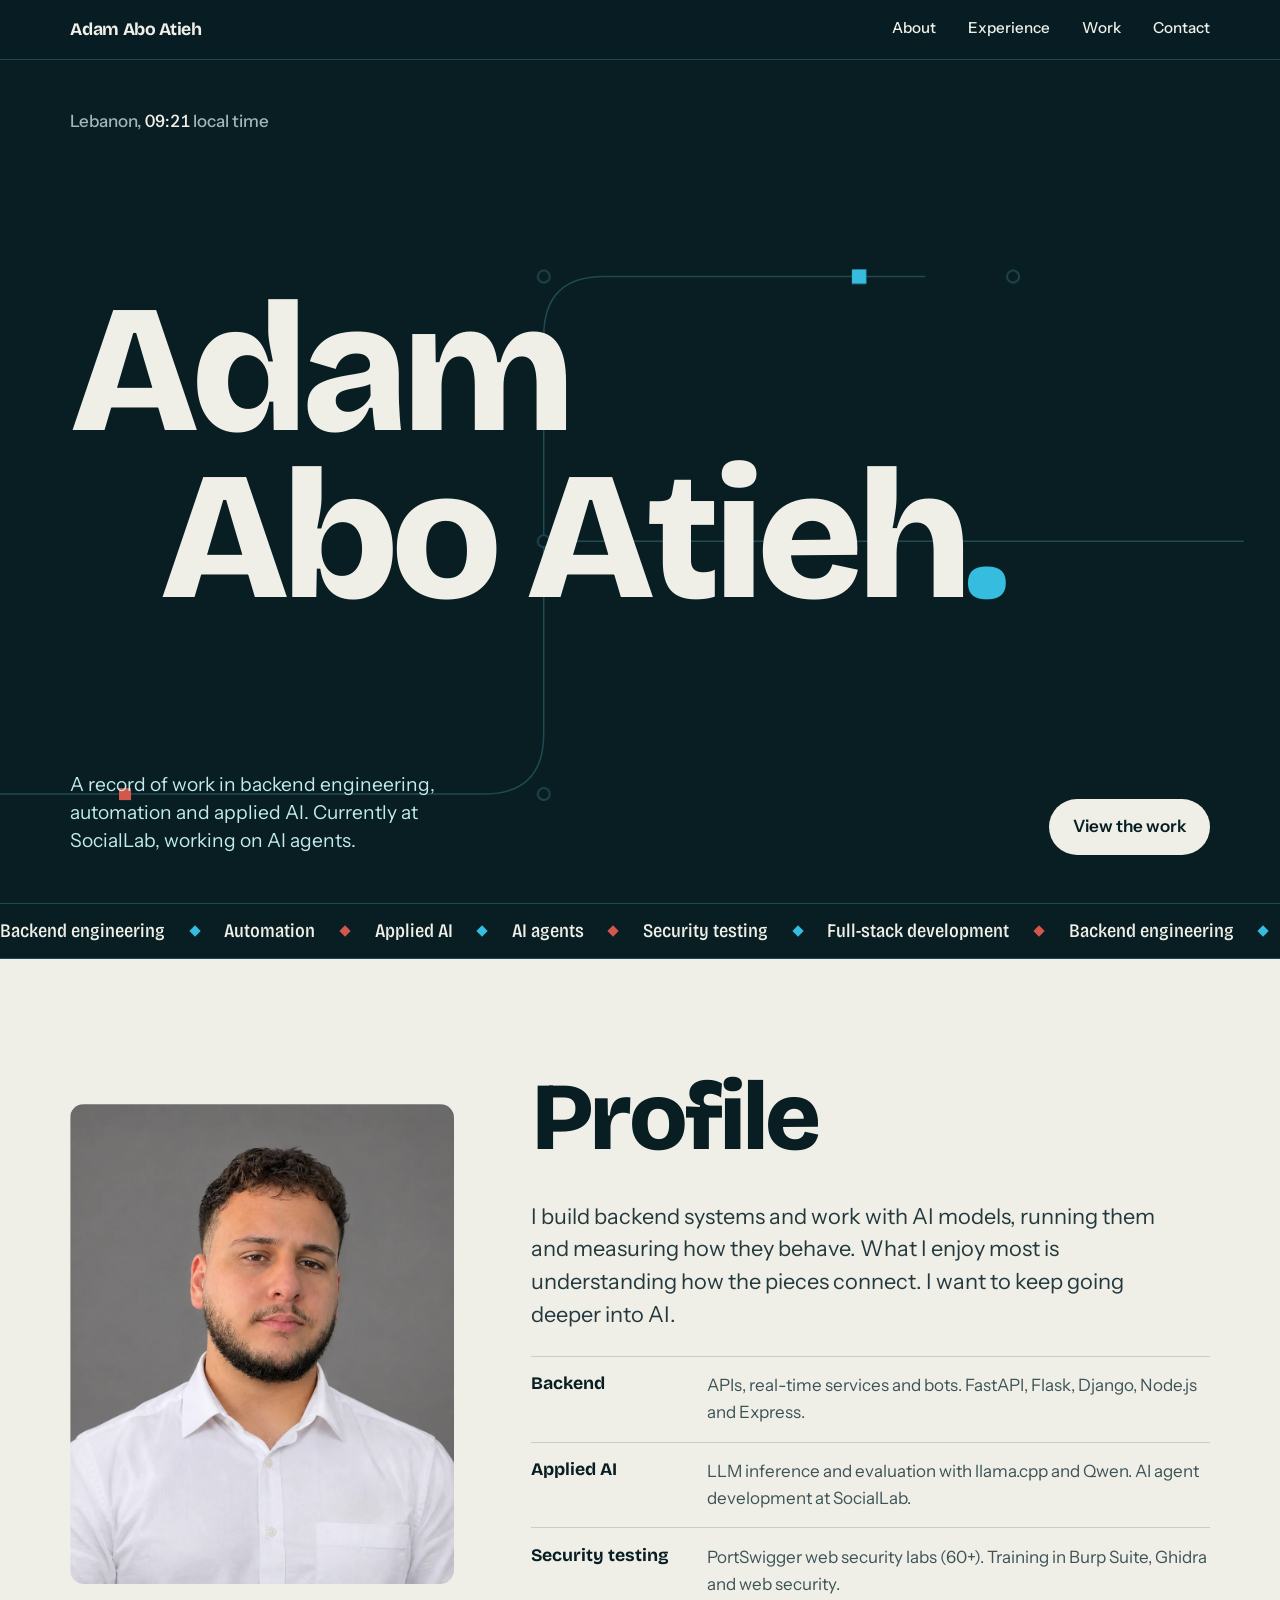
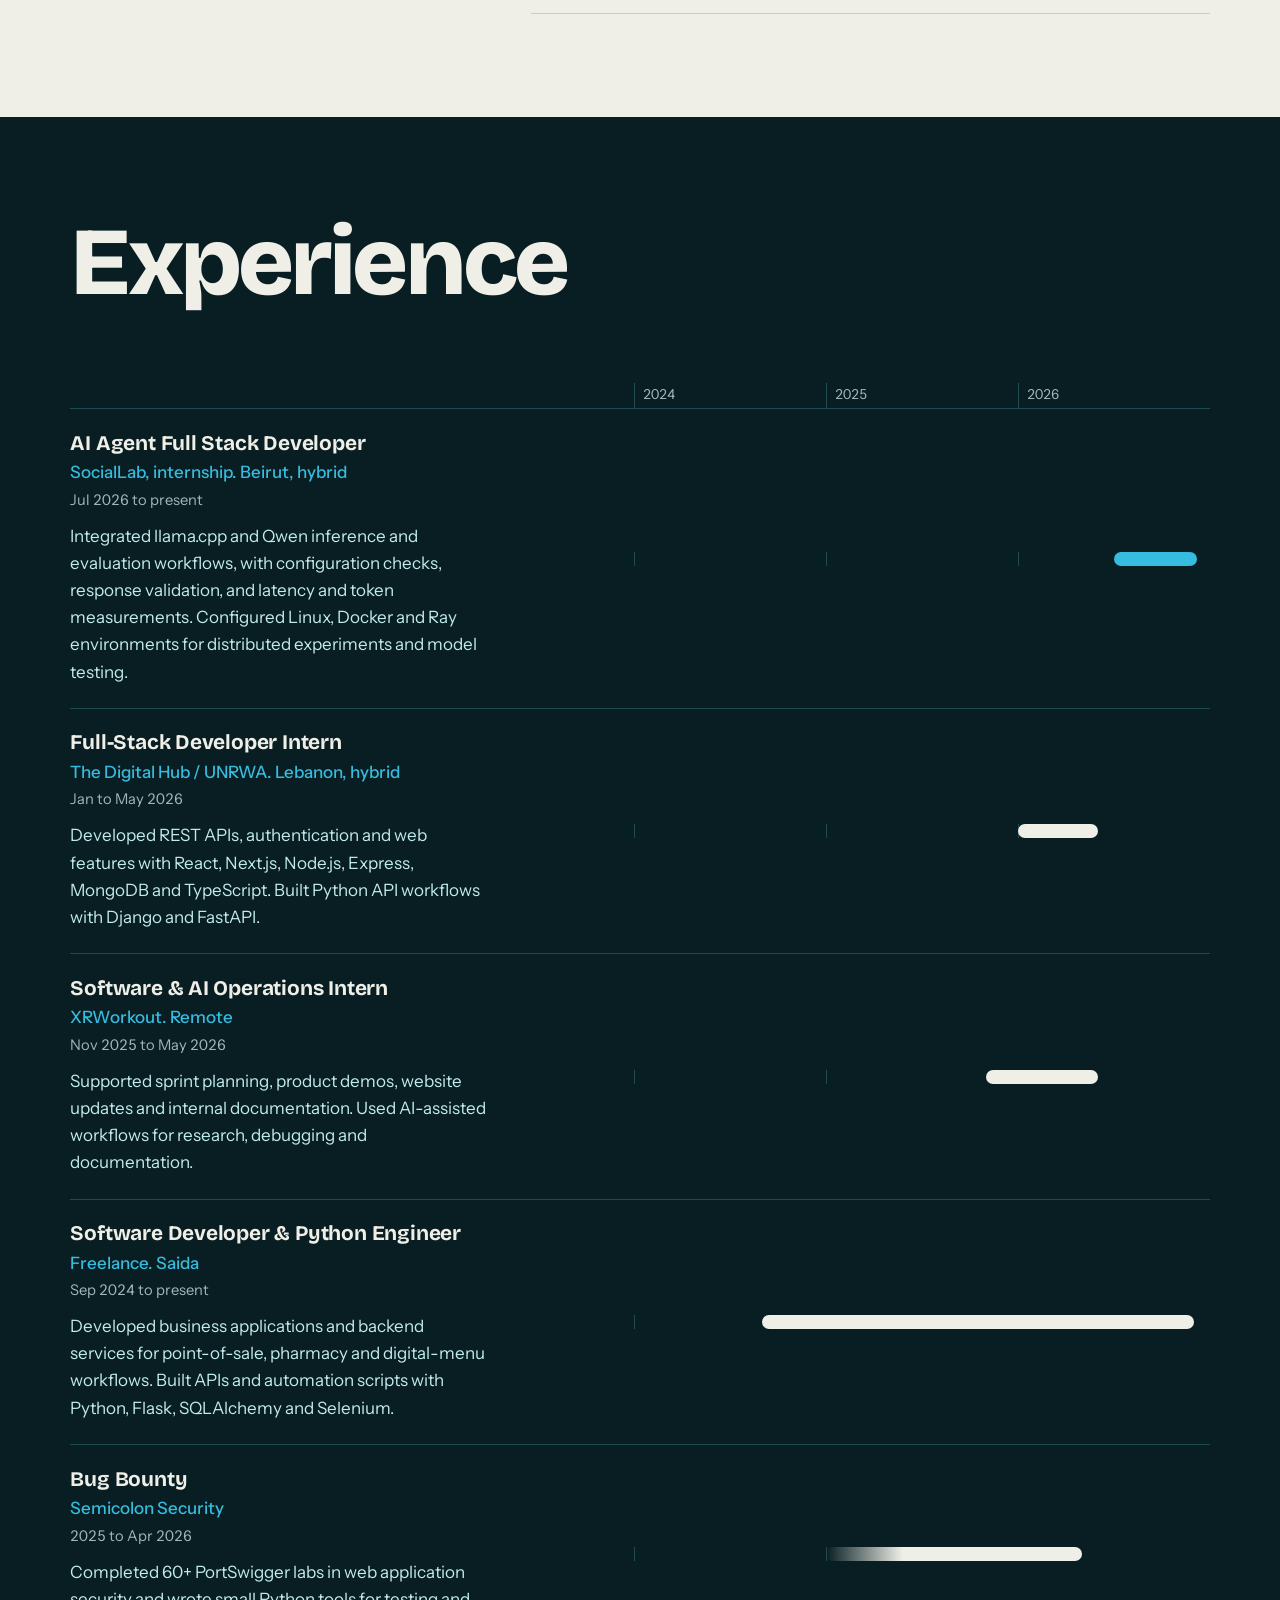
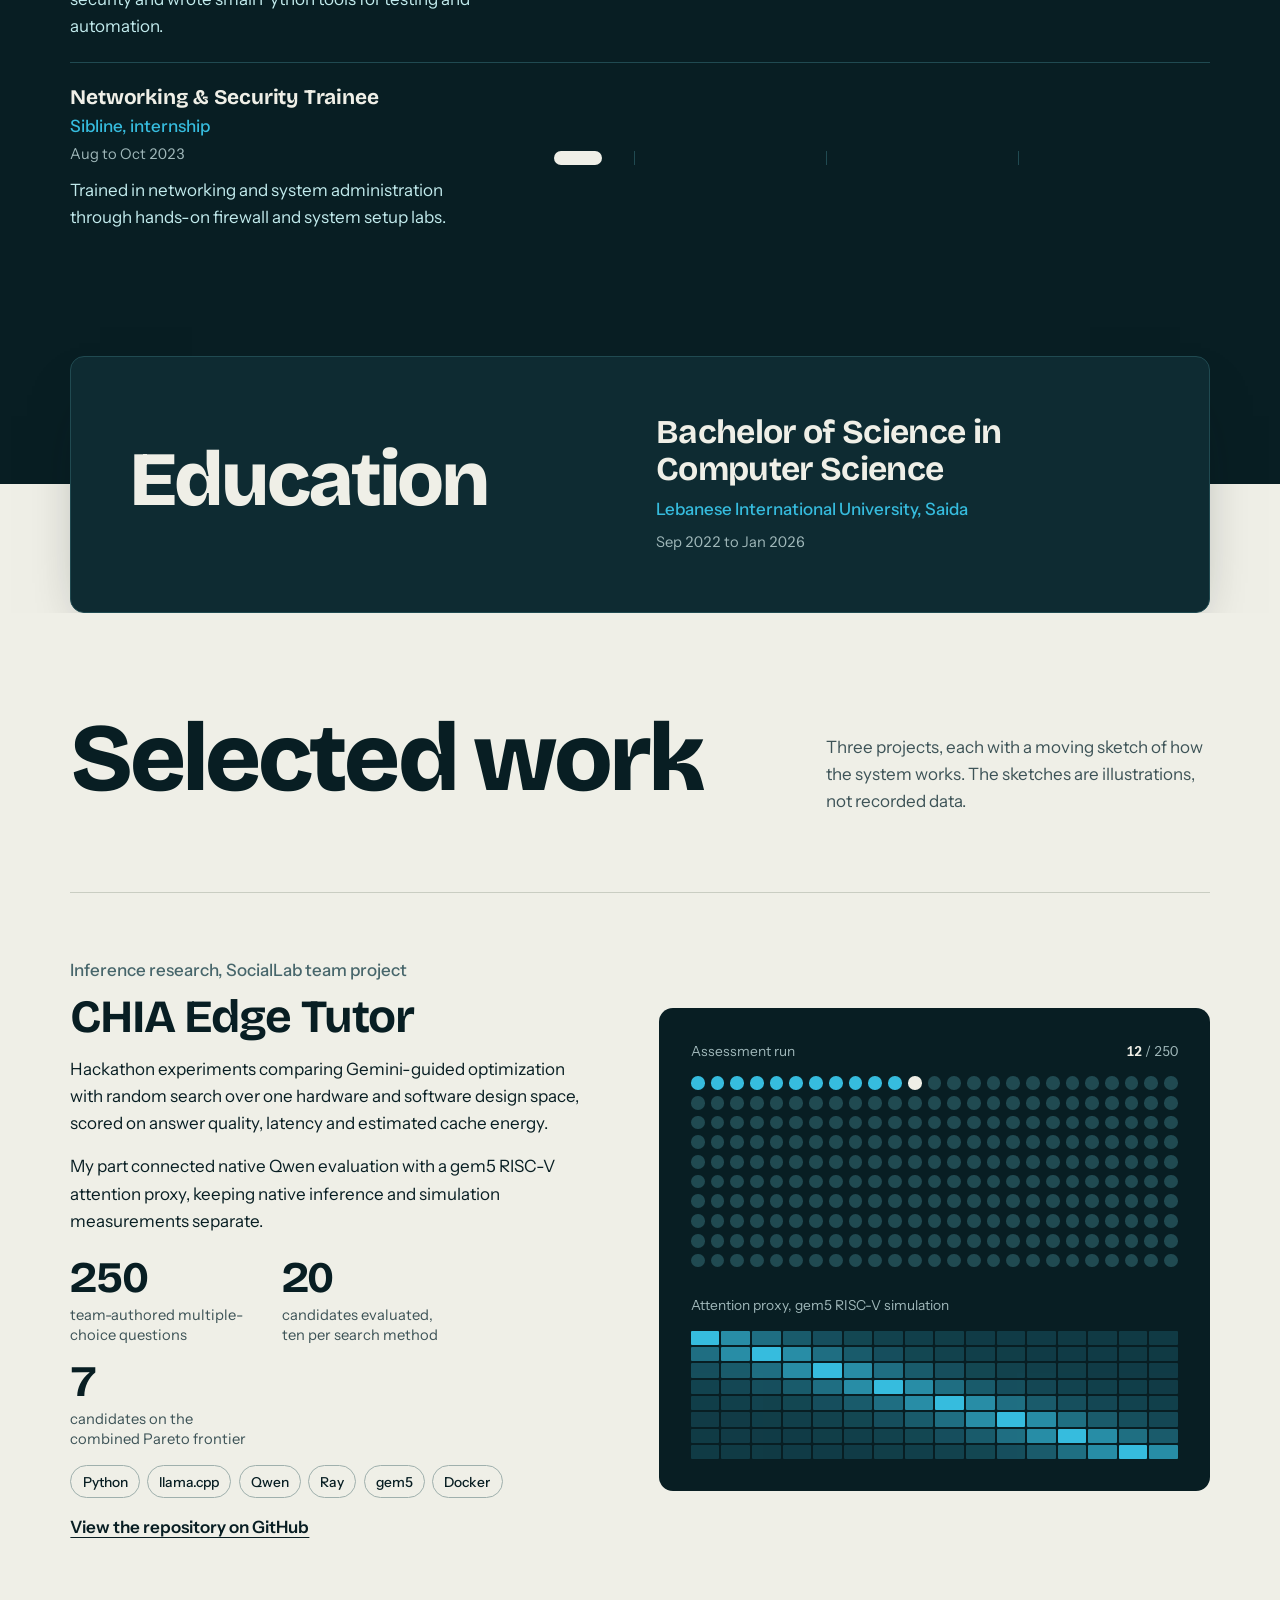
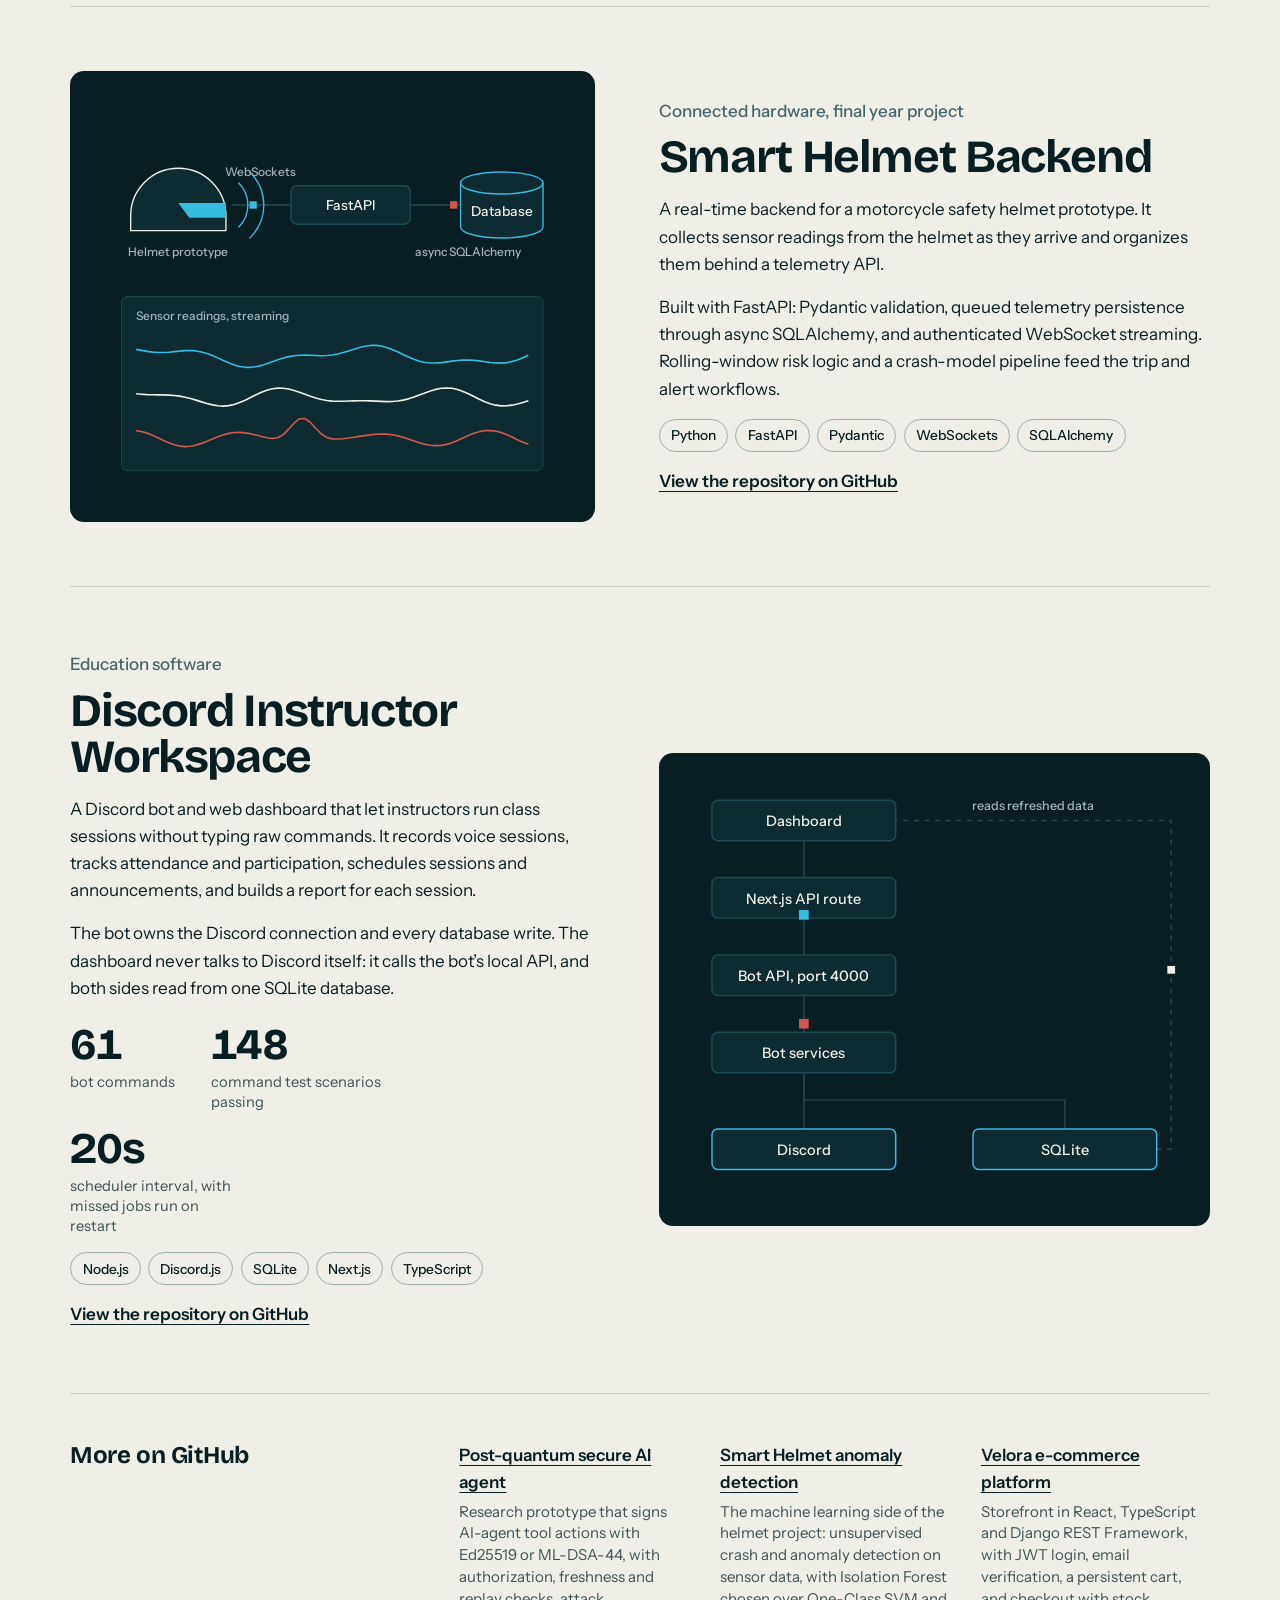
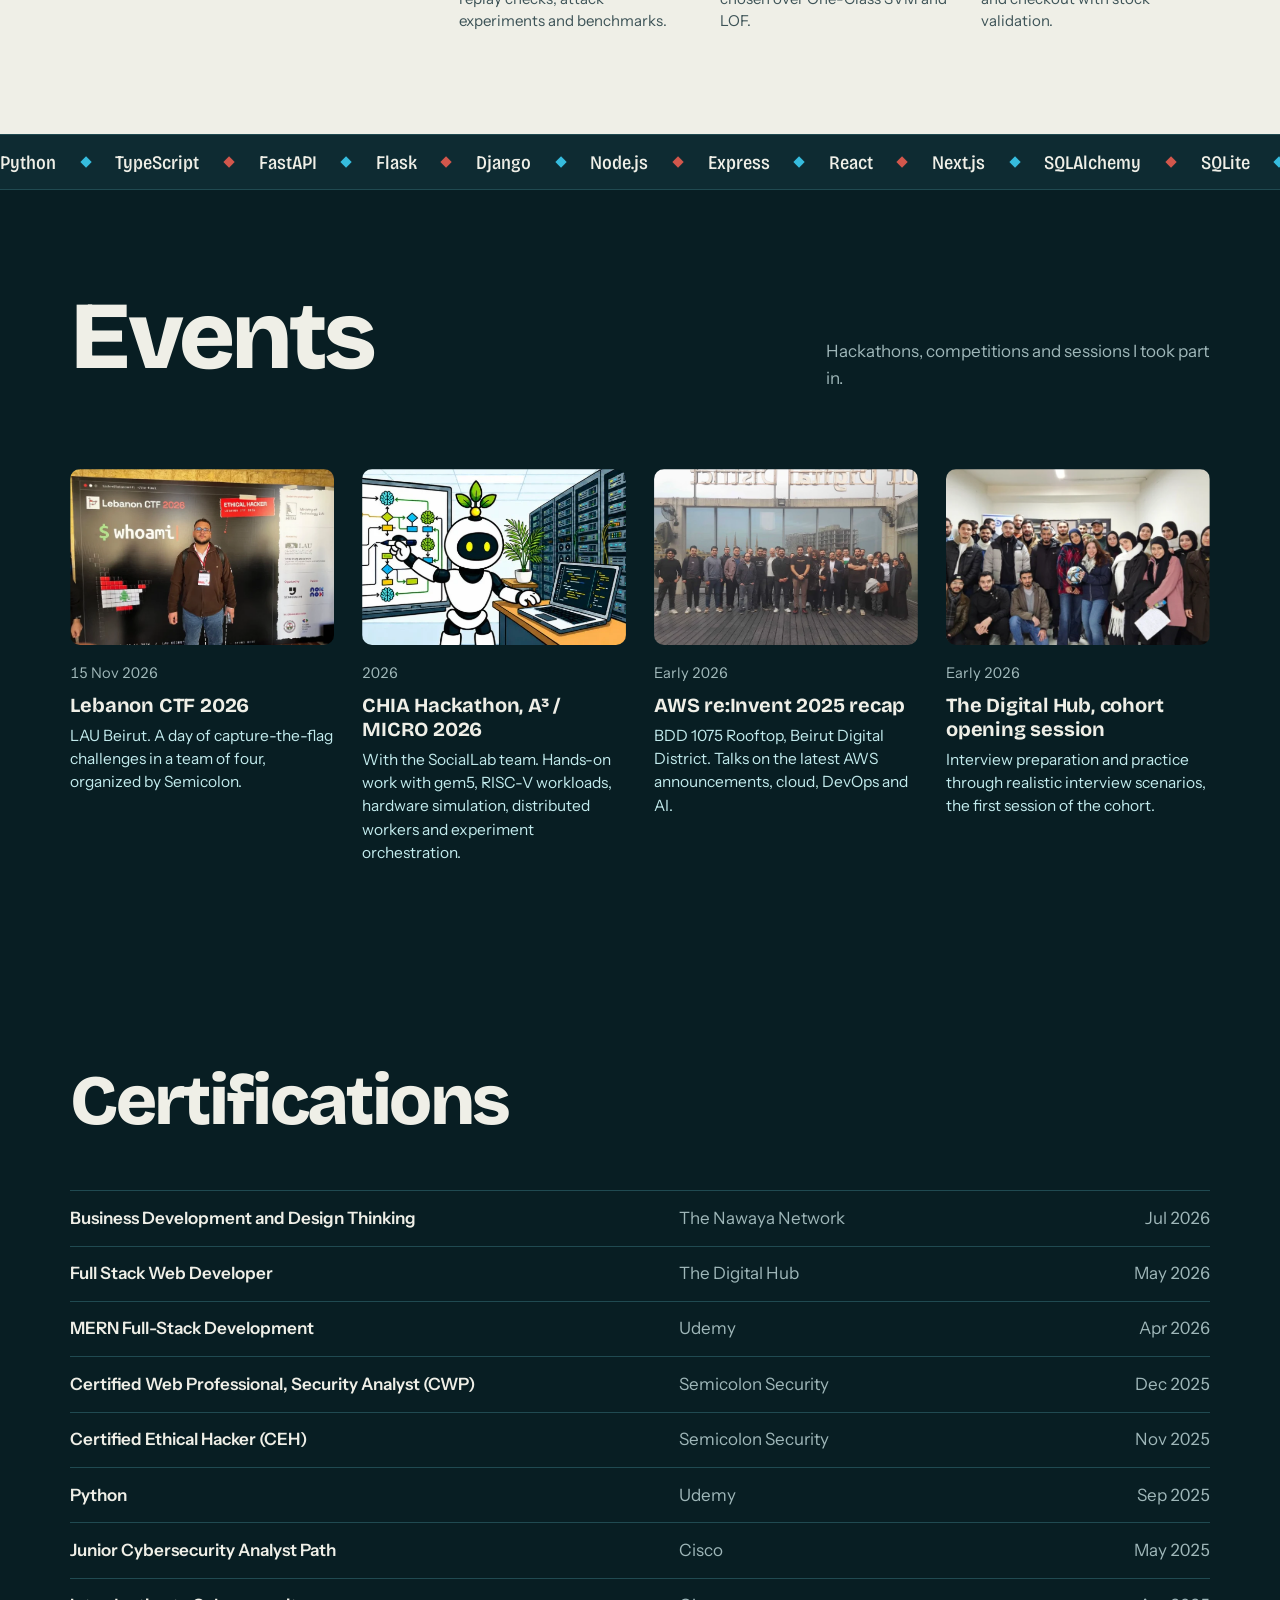
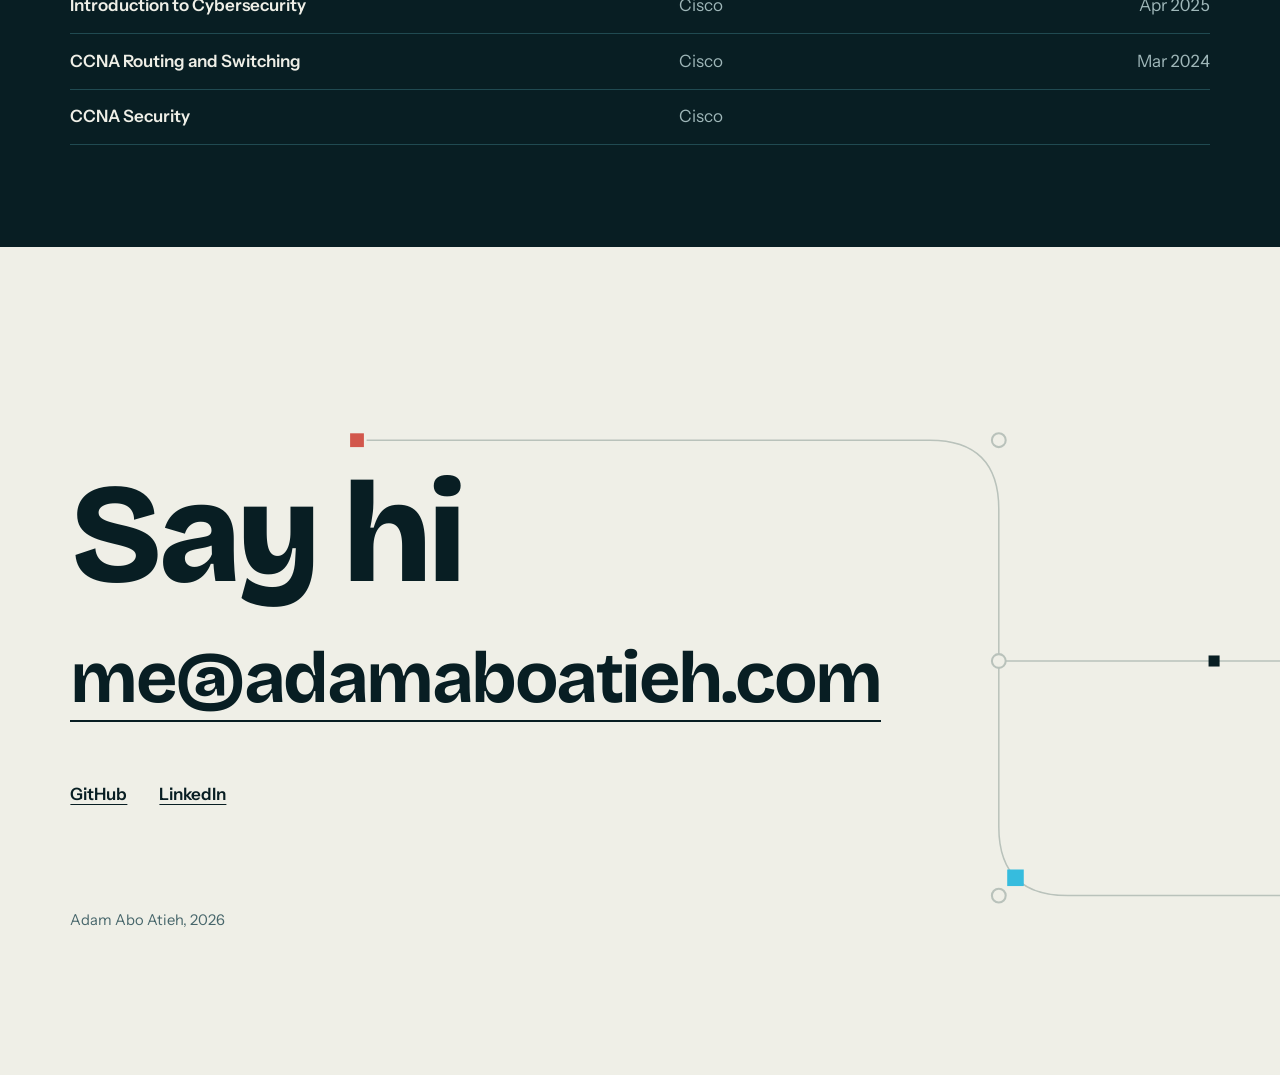
==== index.html @ ed6e181b "Add portfolio site and profile README" ====
<!doctype html>
<html lang="en">
<head>
<meta charset="utf-8">
<meta name="viewport" content="width=device-width,initial-scale=1">
<title>Adam Abo Atieh, software engineer</title>
<meta name="description" content="Portfolio of Adam Abo Atieh, software engineer: backend engineering, automation and applied AI.">
<link rel="stylesheet" href="styles.css">
<script>document.documentElement.classList.add('js')</script>
</head>
<body>
<div class="progress" aria-hidden="true"></div>

<header class="site">
  <a class="mark" href="#top">Adam Abo Atieh</a>
  <nav aria-label="Sections">
    <a href="#about">About</a>
    <a href="#experience">Experience</a>
    <a href="#work">Work</a>
    <a href="#contact">Contact</a>
  </nav>
</header>

<main id="top">

<section class="hero">
  <svg class="hero-track" viewBox="0 0 1200 700" preserveAspectRatio="xMidYMid slice" aria-hidden="true">
    <path id="route" class="route" pathLength="1" d="M-20 610 H470 Q520 610 520 560 V230 Q520 180 570 180 H860 Q910 180 910 130 V-20"/>
    <path class="route route-b" pathLength="1" d="M520 400 H1220"/>
    <g class="stops"><circle cx="520" cy="610" r="5"/><circle cx="520" cy="400" r="5"/><circle cx="520" cy="180" r="5"/><circle cx="910" cy="180" r="5"/></g>
    <g class="packets">
      <rect class="pk pk-a" x="-6" y="-6" width="12" height="12"><animateMotion dur="9s" repeatCount="indefinite" rotate="auto" begin="-1.4s"><mpath href="#route"/></animateMotion></rect>
      <rect class="pk pk-b" x="-5" y="-5" width="10" height="10"><animateMotion dur="9s" repeatCount="indefinite" rotate="auto" begin="-4.4s"><mpath href="#route"/></animateMotion></rect>
      <rect class="pk pk-a" x="-4" y="-4" width="8" height="8"><animateMotion dur="6s" repeatCount="indefinite" begin="-2.6s" path="M520 400 H1220"/></rect>
    </g>
  </svg>

  <p class="hero-where">Lebanon<span class="clock" hidden>, <time></time> local time</span></p>
  <h1 class="name" aria-label="Adam Abo Atieh">
    <span class="line" aria-hidden="true">Adam</span>
    <span class="line" aria-hidden="true">Abo Atieh.</span>
  </h1>
  <div class="hero-foot">
    <p>A record of work in backend engineering, automation and applied AI. Currently at SocialLab, working on AI agents.</p>
    <a class="btn" href="#work">View the work</a>
  </div>
</section>

<div class="ticker rev" aria-label="Areas of work: backend engineering, automation, applied AI, AI agents, security testing, full-stack development">
  <div class="ticker-run" aria-hidden="true">
    <span>Backend engineering</span><span>Automation</span><span>Applied AI</span><span>AI agents</span><span>Security testing</span><span>Full-stack development</span>
  </div>
</div>

<section id="about" class="about">
  <div class="portrait"><img src="assets/portrait.webp" alt="Adam Abo Atieh" width="960" height="1200"></div>
  <div class="about-text">
    <h2 class="reveal-line"><span>Profile</span></h2>
    <p class="lede">I build backend systems and work with AI models, running them and measuring how they behave. What I enjoy most is understanding how the pieces connect. I want to keep going deeper into AI.</p>
    <dl class="focus">
      <div><dt>Backend</dt><dd>APIs, real-time services and bots. FastAPI, Flask, Django, Node.js and Express.</dd></div>
      <div><dt>Applied AI</dt><dd>LLM inference and evaluation with llama.cpp and Qwen. AI agent development at SocialLab.</dd></div>
      <div><dt>Security testing</dt><dd>PortSwigger web security labs (60+). Training in Burp Suite, Ghidra and web security.</dd></div>
    </dl>
  </div>
</section>

<section id="experience" class="experience">
  <h2 class="reveal-line"><span>Experience</span></h2>
  <div class="gantt" style="--total:42">
    <div class="axis" aria-hidden="true"><span style="--at:6">2024</span><span style="--at:18">2025</span><span style="--at:30">2026</span></div>
    <ol>
      <li>
        <div class="role"><h3>AI Agent Full Stack Developer</h3><p class="org">SocialLab, internship. Beirut, hybrid</p><p class="when">Jul 2026 to present</p><p>Integrated llama.cpp and Qwen inference and evaluation workflows, with configuration checks, response validation, and latency and token measurements. Configured Linux, Docker and Ray environments for distributed experiments and model testing.</p></div>
        <div class="lane" aria-hidden="true"><i class="bar live" style="--s:36;--e:41"></i></div>
      </li>
      <li>
        <div class="role"><h3>Full-Stack Developer Intern</h3><p class="org">The Digital Hub / UNRWA. Lebanon, hybrid</p><p class="when">Jan to May 2026</p><p>Developed REST APIs, authentication and web features with React, Next.js, Node.js, Express, MongoDB and TypeScript. Built Python API workflows with Django and FastAPI.</p></div>
        <div class="lane" aria-hidden="true"><i class="bar" style="--s:30;--e:35"></i></div>
      </li>
      <li>
        <div class="role"><h3>Software &amp; AI Operations Intern</h3><p class="org">XRWorkout. Remote</p><p class="when">Nov 2025 to May 2026</p><p>Supported sprint planning, product demos, website updates and internal documentation. Used AI-assisted workflows for research, debugging and documentation.</p></div>
        <div class="lane" aria-hidden="true"><i class="bar" style="--s:28;--e:35"></i></div>
      </li>
      <li>
        <div class="role"><h3>Software Developer &amp; Python Engineer</h3><p class="org">Freelance. Saida</p><p class="when">Sep 2024 to present</p><p>Developed business applications and backend services for point-of-sale, pharmacy and digital-menu workflows. Built APIs and automation scripts with Python, Flask, SQLAlchemy and Selenium.</p></div>
        <div class="lane" aria-hidden="true"><i class="bar" style="--s:14;--e:41"></i></div>
      </li>
      <li>
        <div class="role"><h3>Bug Bounty</h3><p class="org">Semicolon Security</p><p class="when">2025 to Apr 2026</p><p>Completed 60+ PortSwigger labs in web application security and wrote small Python tools for testing and automation.</p></div>
        <div class="lane" aria-hidden="true"><i class="bar soft" style="--s:18;--e:34"></i></div>
      </li>
      <li>
        <div class="role"><h3>Networking &amp; Security Trainee</h3><p class="org">Sibline, internship</p><p class="when">Aug to Oct 2023</p><p>Trained in networking and system administration through hands-on firewall and system setup labs.</p></div>
        <div class="lane" aria-hidden="true"><i class="bar" style="--s:1;--e:4"></i></div>
      </li>
    </ol>
  </div>
</section>

<section id="education" class="edu">
  <div class="edu-card">
    <h2 class="reveal-line"><span>Education</span></h2>
    <div class="edu-item">
      <h3>Bachelor of Science in Computer Science</h3>
      <p class="org">Lebanese International University, Saida</p>
      <p class="when">Sep 2022 to Jan 2026</p>
    </div>
  </div>
</section>

<section id="work" class="work">
  <div class="sec-head">
    <h2 class="reveal-line"><span>Selected work</span></h2>
    <p>Three projects, each with a moving sketch of how the system works. The sketches are illustrations, not recorded data.</p>
  </div>

  <article class="case">
    <div class="case-text">
      <p class="kind">Inference research, SocialLab team project</p>
      <h3>CHIA Edge Tutor</h3>
      <p>Hackathon experiments comparing Gemini-guided optimization with random search over one hardware and software design space, scored on answer quality, latency and estimated cache energy.</p>
      <p>My part connected native Qwen evaluation with a gem5 RISC-V attention proxy, keeping native inference and simulation measurements separate.</p>
      <dl class="facts">
        <div><dt><span data-count="250">250</span></dt><dd>team-authored multiple-choice questions</dd></div>
        <div><dt><span data-count="20">20</span></dt><dd>candidates evaluated, ten per search method</dd></div>
        <div><dt><span data-count="7">7</span></dt><dd>candidates on the combined Pareto frontier</dd></div>
      </dl>
      <ul class="stack"><li>Python</li><li>llama.cpp</li><li>Qwen</li><li>Ray</li><li>gem5</li><li>Docker</li></ul>
      <a class="link" href="https://github.com/SocialLab-AI/CHIA-Project">View the repository on GitHub</a>
    </div>
    <figure class="viz viz-chia" data-viz="chia" role="img" aria-label="A grid of 250 dots fills in one by one, standing for the 250 assessment questions, beside a shimmering grid standing for an attention workload.">
      <div class="chia-top"><span>Assessment run</span><span class="chia-count"><b>250</b> / 250</span></div>
      <div class="dots"></div>
      <div class="chia-top"><span>Attention proxy, gem5 RISC-V simulation</span></div>
      <div class="attn"></div>
    </figure>
  </article>

  <article class="case flip">
    <div class="case-text">
      <p class="kind">Connected hardware, final year project</p>
      <h3>Smart Helmet Backend</h3>
      <p>A real-time backend for a motorcycle safety helmet prototype. It collects sensor readings from the helmet as they arrive and organizes them behind a telemetry API.</p>
      <p>Built with FastAPI: Pydantic validation, queued telemetry persistence through async SQLAlchemy, and authenticated WebSocket streaming. Rolling-window risk logic and a crash-model pipeline feed the trip and alert workflows.</p>
      <ul class="stack"><li>Python</li><li>FastAPI</li><li>Pydantic</li><li>WebSockets</li><li>SQLAlchemy</li></ul>
      <a class="link" href="https://github.com/adamaboatieh/smart_helmet_backend">View the repository on GitHub</a>
    </div>
    <figure class="viz" data-viz="wave">
      <svg viewBox="0 0 520 440" role="img" aria-label="A helmet sends sensor readings over WebSockets to a FastAPI service, which stores them through async SQLAlchemy.">
        <path id="h-a" class="wire" d="M150 120 H215"/>
        <path id="h-b" class="wire" d="M345 120 H400"/>
        <g class="helmet">
          <path d="M40 132 a52 52 0 0 1 104 0 v16 h-104 z"/>
          <path class="visor" d="M92 118 h52 v16 h-40 z"/>
          <path class="ping" d="M158 96 a34 34 0 0 1 0 48"/>
          <path class="ping p2" d="M170 84 a50 50 0 0 1 0 72"/>
        </g>
        <text class="note" x="92" y="176">Helmet prototype</text>
        <g class="node"><rect x="215" y="99" width="130" height="42" rx="6"/><text x="280" y="126">FastAPI</text></g>
        <g class="node hot"><path d="M400 96 a45 12 0 0 1 90 0 v48 a45 12 0 0 1 -90 0 z"/><path class="lid" d="M400 96 a45 12 0 0 0 90 0"/><text x="445" y="132">Database</text></g>
        <text class="note" x="182" y="88">WebSockets</text>
        <text class="note" x="408" y="176">async SQLAlchemy</text>
        <rect class="pk pk-a" x="-4" y="-4" width="8" height="8"><animateMotion dur="1.6s" repeatCount="indefinite"><mpath href="#h-a"/></animateMotion></rect>
        <rect class="pk pk-b" x="-4" y="-4" width="8" height="8"><animateMotion dur="1.6s" repeatCount="indefinite" begin="-.8s"><mpath href="#h-b"/></animateMotion></rect>
        <g class="scope">
          <rect x="30" y="220" width="460" height="190" rx="6"/>
          <text class="note left" x="46" y="246">Sensor readings, streaming</text>
          <polyline class="trace t1" points=""/>
          <polyline class="trace t2" points=""/>
          <polyline class="trace t3" points=""/>
        </g>
      </svg>
    </figure>
  </article>

  <article class="case">
    <div class="case-text">
      <p class="kind">Education software</p>
      <h3>Discord Instructor Workspace</h3>
      <p>A Discord bot and web dashboard that let instructors run class sessions without typing raw commands. It records voice sessions, tracks attendance and participation, schedules sessions and announcements, and builds a report for each session.</p>
      <p>The bot owns the Discord connection and every database write. The dashboard never talks to Discord itself: it calls the bot’s local API, and both sides read from one SQLite database.</p>
      <dl class="facts">
        <div><dt><span data-count="61">61</span></dt><dd>bot commands</dd></div>
        <div><dt><span data-count="148">148</span></dt><dd>command test scenarios passing</dd></div>
        <div><dt><span data-count="20">20</span>s</dt><dd>scheduler interval, with missed jobs run on restart</dd></div>
      </dl>
      <ul class="stack"><li>Node.js</li><li>Discord.js</li><li>SQLite</li><li>Next.js</li><li>TypeScript</li></ul>
      <a class="link" href="https://github.com/adamaboatieh/Discord-Activity-Intelligence-Bot">View the repository on GitHub</a>
    </div>
    <figure class="viz" data-viz>
      <svg viewBox="0 0 520 440" role="img" aria-label="Request flow: dashboard to Next.js API route to bot API to bot services, which write to Discord and SQLite. The dashboard reads refreshed data from SQLite.">
        <path id="f-db" class="wire" d="M125 66 V334 H395 V364"/>
        <path id="f-dc" class="wire" d="M125 306 V364"/>
        <path id="f-back" class="wire dashed" d="M490 385 H505 V45 H220"/>
        <g class="node"><rect x="30" y="24" width="190" height="42" rx="6"/><text x="125" y="51">Dashboard</text></g>
        <g class="node"><rect x="30" y="104" width="190" height="42" rx="6"/><text x="125" y="131">Next.js API route</text></g>
        <g class="node"><rect x="30" y="184" width="190" height="42" rx="6"/><text x="125" y="211">Bot API, port 4000</text></g>
        <g class="node"><rect x="30" y="264" width="190" height="42" rx="6"/><text x="125" y="291">Bot services</text></g>
        <g class="node hot"><rect x="30" y="364" width="190" height="42" rx="6"/><text x="125" y="391">Discord</text></g>
        <g class="node hot"><rect x="300" y="364" width="190" height="42" rx="6"/><text x="395" y="391">SQLite</text></g>
        <text class="note" x="362" y="34">reads refreshed data</text>
        <rect class="pk pk-a" x="-5" y="-5" width="10" height="10"><animateMotion dur="4.2s" repeatCount="indefinite"><mpath href="#f-db"/></animateMotion></rect>
        <rect class="pk pk-b" x="-5" y="-5" width="10" height="10"><animateMotion dur="4.2s" repeatCount="indefinite" begin="-2.1s" path="M125 66 V364"/></rect>
        <rect class="pk pk-c" x="-4" y="-4" width="8" height="8"><animateMotion dur="5s" repeatCount="indefinite" begin="-1s"><mpath href="#f-back"/></animateMotion></rect>
      </svg>
    </figure>
  </article>

  <div class="more">
    <h3>More on GitHub</h3>
    <ul>
      <li><a href="https://github.com/adamaboatieh/Post-Quantum-Secure-AI-Agent">Post-quantum secure AI agent</a><span>Research prototype that signs AI-agent tool actions with Ed25519 or ML-DSA-44, with authorization, freshness and replay checks, attack experiments and benchmarks.</span></li>
      <li><a href="https://github.com/adamaboatieh/Machine-Learning-Project">Smart Helmet anomaly detection</a><span>The machine learning side of the helmet project: unsupervised crash and anomaly detection on sensor data, with Isolation Forest chosen over One-Class SVM and LOF.</span></li>
      <li><a href="https://github.com/adamaboatieh/Ecommerce-Django-Website">Velora e-commerce platform</a><span>Storefront in React, TypeScript and Django REST Framework, with JWT login, email verification, a persistent cart, and checkout with stock validation.</span></li>
    </ul>
  </div>
</section>





<div class="ticker" aria-label="Tools I work with: Python, TypeScript, FastAPI, Flask, Django, Node.js, Express, React, Next.js, SQLAlchemy, SQLite, MongoDB, MySQL, Docker, Linux, llama.cpp, Ray, gem5, Selenium, Discord.js">
  <div class="ticker-run" aria-hidden="true">
    <span>Python</span><span>TypeScript</span><span>FastAPI</span><span>Flask</span><span>Django</span><span>Node.js</span><span>Express</span><span>React</span><span>Next.js</span><span>SQLAlchemy</span><span>SQLite</span><span>MongoDB</span><span>MySQL</span><span>Docker</span><span>Linux</span><span>llama.cpp</span><span>Ray</span><span>gem5</span><span>Selenium</span><span>Discord.js</span>
  </div>
</div>

<section id="events" class="events">
  <div class="sec-head">
    <h2 class="reveal-line"><span>Events</span></h2>
    <p>Hackathons, competitions and sessions I took part in.</p>
  </div>
  <ul class="ev-grid">
    <li>
      <div class="ev-img"><img src="assets/events/lebanon-ctf.webp" alt="At the Lebanon CTF 2026 banner, LAU Beirut" width="714" height="457" loading="lazy"></div>
      <p class="when">15 Nov 2026</p>
      <h3>Lebanon CTF 2026</h3>
      <p>LAU Beirut. A day of capture-the-flag challenges in a team of four, organized by Semicolon.</p>
    </li>
    <li>
      <div class="ev-img"><img src="assets/events/chia-hackathon.webp" alt="Illustration from my post about the CHIA Hackathon" width="814" height="344" loading="lazy"></div>
      <p class="when">2026</p>
      <h3>CHIA Hackathon, A³ / MICRO 2026</h3>
      <p>With the SocialLab team. Hands-on work with gem5, RISC-V workloads, hardware simulation, distributed workers and experiment orchestration.</p>
    </li>
    <li>
      <div class="ev-img"><img src="assets/events/aws-recap.webp" alt="Group photo at the AWS re:Invent 2025 recap, Beirut Digital District" width="714" height="455" loading="lazy"></div>
      <p class="when">Early 2026</p>
      <h3>AWS re:Invent 2025 recap</h3>
      <p>BDD 1075 Rooftop, Beirut Digital District. Talks on the latest AWS announcements, cloud, DevOps and AI.</p>
    </li>
    <li>
      <div class="ev-img"><img src="assets/events/digital-hub.webp" alt="Group photo from the first session of The Digital Hub cohort" width="710" height="609" loading="lazy"></div>
      <p class="when">Early 2026</p>
      <h3>The Digital Hub, cohort opening session</h3>
      <p>Interview preparation and practice through realistic interview scenarios, the first session of the cohort.</p>
    </li>
  </ul>
</section>

<section class="certs">
  <h2 class="reveal-line"><span>Certifications</span></h2>
  <ul>
    <li><span>Business Development and Design Thinking</span><span>The Nawaya Network</span><time>Jul 2026</time></li>
    <li><span>Full Stack Web Developer</span><span>The Digital Hub</span><time>May 2026</time></li>
    <li><span>MERN Full-Stack Development</span><span>Udemy</span><time>Apr 2026</time></li>
    <li><span>Certified Web Professional, Security Analyst (CWP)</span><span>Semicolon Security</span><time>Dec 2025</time></li>
    <li><span>Certified Ethical Hacker (CEH)</span><span>Semicolon Security</span><time>Nov 2025</time></li>
    <li><span>Python</span><span>Udemy</span><time>Sep 2025</time></li>
    <li><span>Junior Cybersecurity Analyst Path</span><span>Cisco</span><time>May 2025</time></li>
    <li><span>Introduction to Cybersecurity</span><span>Cisco</span><time>Apr 2025</time></li>
    <li><span>CCNA Routing and Switching</span><span>Cisco</span><time>Mar 2024</time></li>
    <li><span>CCNA Security</span><span>Cisco</span><span></span></li>
  </ul>
</section>

</main>

<footer id="contact" class="contact">
  <svg class="end-track" viewBox="0 0 1200 600" preserveAspectRatio="xMidYMid slice" aria-hidden="true">
    <path id="end-route" class="end-route" pathLength="1" d="M1220 470 H910 Q860 470 860 420 V190 Q860 140 810 140 H-20"/>
    <path class="end-route end-b" pathLength="1" d="M860 300 H1220"/>
    <g class="end-stops"><circle cx="860" cy="470" r="5"/><circle cx="860" cy="300" r="5"/><circle cx="860" cy="140" r="5"/></g>
    <g class="end-packets">
      <rect class="pk pk-a" x="-6" y="-6" width="12" height="12"><animateMotion dur="8s" repeatCount="indefinite" begin="-1s"><mpath href="#end-route"/></animateMotion></rect>
      <rect class="pk pk-b" x="-5" y="-5" width="10" height="10"><animateMotion dur="8s" repeatCount="indefinite" begin="-5s"><mpath href="#end-route"/></animateMotion></rect>
      <rect class="pk pk-c" x="-4" y="-4" width="8" height="8"><animateMotion dur="5s" repeatCount="indefinite" begin="-2s" path="M1220 300 H860"/></rect>
    </g>
  </svg>
  <h2 class="reveal-line"><span>Say hi</span></h2>
  <p class="mail-wrap"><a class="mail" href="mailto:me@adamaboatieh.com">me@adamaboatieh.com</a></p>
  <div class="elsewhere">
    <a href="https://github.com/adamaboatieh">GitHub</a>
    <a href="https://www.linkedin.com/in/adam-abo-atieh/">LinkedIn</a>
  </div>
  <p class="sign">Adam Abo Atieh, 2026</p>
</footer>

<script src="motion.js" defer></script>
</body>
</html>
---- styles.css ----
@font-face{font-family:"Bricolage";src:url(assets/fonts/bricolage.woff2) format("woff2");font-weight:200 800;font-stretch:75% 100%;font-display:swap}
@font-face{font-family:"Instrument";src:url(assets/fonts/instrument-sans.woff2) format("woff2");font-weight:400 700;font-display:swap}
@property --wd{syntax:"<number>";inherits:true;initial-value:100}
@property --wg{syntax:"<number>";inherits:true;initial-value:800}

:root{
  --ink:#081E23; --deep:#0E2B32; --line:#204A51; --fog:#9FB7B9;
  --paper:#EFEFE7; --mist:#C2EBED; --cyan:#36BCDE; --red:#D2574C;
  --pad:clamp(1.25rem,5.5vw,5.5rem);
  --display:"Bricolage","Arial Narrow",Arial,sans-serif;
  --body:"Instrument","Segoe UI",Arial,sans-serif;
  --ease:cubic-bezier(.2,.8,.2,1);
}
*{box-sizing:border-box}
html{scroll-behavior:smooth;scroll-padding-top:4.5rem}
body{margin:0;background:var(--ink);color:var(--paper);font:400 1.0625rem/1.6 var(--body);-webkit-font-smoothing:antialiased;overflow-x:hidden}
h1,h2,h3,p,ul,ol,dl,dd,figure{margin:0;padding:0}
ul,ol{list-style:none}
a{color:inherit;text-underline-offset:.22em;text-decoration-thickness:1px}
img,svg{display:block;max-width:100%}
:focus-visible{outline:2px solid var(--cyan);outline-offset:4px;border-radius:2px}

.progress{position:fixed;inset:0 0 auto 0;height:3px;background:var(--cyan);transform-origin:0 50%;transform:scaleX(0);z-index:20}

/* header */
.site{position:sticky;top:0;z-index:10;display:flex;align-items:center;justify-content:space-between;gap:1rem;padding:1rem var(--pad);background:color-mix(in srgb,var(--ink) 86%,transparent);backdrop-filter:blur(10px);border-bottom:1px solid var(--line)}
.mark{font:700 1.1rem/1 var(--display);letter-spacing:-.02em;text-decoration:none}
.site nav{display:flex;gap:clamp(.9rem,2.5vw,2.2rem);font-weight:500;font-size:.95rem}
.site nav a{text-decoration:none;background:linear-gradient(var(--cyan),var(--cyan)) 0 100%/0 1px no-repeat;padding-bottom:3px;transition:background-size .3s var(--ease)}
.site nav a:hover{background-size:100% 1px}

/* hero */
.hero{position:relative;isolation:isolate;min-height:calc(100svh - 3.6rem);display:flex;flex-direction:column;justify-content:space-between;gap:2rem;padding:clamp(1.5rem,4vw,3rem) var(--pad) clamp(1.5rem,4vw,3rem);overflow:hidden}
.hero-track{position:absolute;inset:0;width:100%;height:100%;z-index:-1}
.route{fill:none;stroke:var(--line);stroke-width:1.5;vector-effect:non-scaling-stroke}
.stops circle{fill:var(--ink);stroke:var(--line);stroke-width:1.5}
.pk{transform-box:fill-box}
.pk-a{fill:var(--cyan)}.pk-b{fill:var(--red)}.pk-c{fill:var(--paper)}
.hero-where{color:var(--fog);font-weight:500}
.clock time{font-variant-numeric:tabular-nums;color:var(--paper)}
.name{font-family:var(--display);font-size:clamp(3.4rem,14.2vw,15rem);line-height:.86;letter-spacing:-.045em;font-variation-settings:"wdth" var(--wd),"wght" var(--wg);font-weight:800;margin-block:auto}
.name .line{display:block;white-space:nowrap;overflow:hidden;padding-block:.06em .1em;margin-block:-.06em -.1em}
.name .line+.line{margin-left:clamp(0rem,7vw,8rem)}
.name .ch{display:inline-block;font-variation-settings:"wdth" var(--wd),"wght" var(--wg);transition:--wg .35s var(--ease)}
.name .dot{color:var(--cyan)}
.hero-foot{display:flex;align-items:end;justify-content:space-between;gap:2rem;flex-wrap:wrap}
.hero-foot p{max-width:27rem;font-size:clamp(1.05rem,1.5vw,1.3rem);line-height:1.45;color:var(--mist)}
.btn{display:inline-block;padding:.9rem 1.5rem;border-radius:999px;background:var(--paper);color:var(--ink);font-weight:600;text-decoration:none;transition:background .25s,transform .25s var(--ease)}
.btn:hover{background:var(--cyan);transform:translateY(-2px)}

/* hero entrance, one orchestrated sequence */
.js .route{stroke-dasharray:1;stroke-dashoffset:1;animation:draw 1.6s .25s var(--ease) forwards}
.js .route-b{animation-delay:1s}
.js .stops circle,.js .hero .packets{opacity:0;animation:fade .5s 1.5s forwards}
.js .name{animation:widen 1.3s .1s var(--ease) both}
.js .name .ch{transform:translateY(112%);animation:up .9s calc(.12s + var(--i)*45ms) var(--ease) forwards}
.js .hero-where,.js .hero-foot{opacity:0;animation:fade .7s 1.1s forwards}
@keyframes draw{to{stroke-dashoffset:0}}
@keyframes fade{to{opacity:1}}
@keyframes up{to{transform:none}}
@keyframes widen{from{--wd:75}to{--wd:100}}

/* ticker */
.ticker{overflow:hidden;border-block:1px solid var(--line);background:var(--deep)}
.ticker-run{display:flex;width:max-content;animation:slide 320s linear infinite}
.ticker span{font:500 clamp(1rem,1.5vw,1.25rem)/1 var(--display);font-stretch:85%;padding:1.1rem 0;white-space:nowrap;display:flex;align-items:center}
.ticker span::after{content:"";width:.42em;height:.42em;background:var(--red);transform:rotate(45deg);margin-inline:1.6rem}
.ticker span:nth-child(odd)::after{background:var(--cyan)}
@keyframes slide{to{transform:translateX(-50%)}}
.ticker.rev{background:var(--ink)}
.ticker.rev .ticker-run{animation-direction:reverse;animation-duration:200s}
.ticker.rev+.sheet{margin-top:clamp(1rem,2.5vw,2rem)}

/* shared section type */
h2{font:800 clamp(2.6rem,7.5vw,7.5rem)/.92 var(--display);letter-spacing:-.04em}
.reveal-line{overflow:hidden;padding-bottom:.12em}
.reveal-line span{display:block}
.js .reveal-line span{transform:translateY(105%);transition:transform .9s var(--ease)}
.js .reveal-line.in span{transform:none}

/* work */
.work{background:var(--paper);color:var(--ink);padding:clamp(3.5rem,8vw,8rem) var(--pad)}
.sec-head{display:grid;grid-template-columns:1fr minmax(0,24rem);gap:1.5rem 3rem;align-items:end;margin-bottom:clamp(2.5rem,6vw,5rem)}
.sec-head p{color:#3d5357}
.case{display:grid;grid-template-columns:minmax(0,1fr) minmax(0,1.05fr);gap:clamp(1.5rem,5vw,5rem);align-items:center;padding-block:clamp(2rem,5vw,4.5rem);border-top:1px solid #c9cdc2}
.case.flip .case-text{order:2}
.case-text{display:grid;gap:1rem;max-width:34rem}
.case h3{font:700 clamp(1.9rem,3.6vw,3.3rem)/1 var(--display);letter-spacing:-.03em}
.kind{color:#47666b;font-weight:500;margin-bottom:-.4rem}
.facts{display:flex;flex-wrap:wrap;gap:1rem 2.2rem;margin-top:.4rem}
.facts div{max-width:11rem}
.facts dt{font:700 clamp(2rem,3.4vw,2.9rem)/1 var(--display);font-variant-numeric:tabular-nums;letter-spacing:-.03em}
.facts dd{font-size:.92rem;line-height:1.35;color:#3d5357;margin-top:.3rem}
.stack{display:flex;flex-wrap:wrap;gap:.45rem}
.stack li{font-size:.86rem;font-weight:500;padding:.28rem .7rem;border:1px solid #9fb0ad;border-radius:999px}
.link{font-weight:600;justify-self:start}
.link:hover{color:#0b6f8a}

.viz{background:var(--ink);color:var(--paper);border-radius:14px;padding:clamp(.75rem,2vw,1.5rem);overflow:hidden}
.viz svg{width:100%;height:auto}
.wire{fill:none;stroke:var(--line);stroke-width:1.5}
.wire.dashed{stroke-dasharray:5 6}
.node rect,.node>path{fill:var(--deep);stroke:var(--line);stroke-width:1.5}
.node.hot rect,.node.hot>path{stroke:var(--cyan)}
.node .lid{fill:none}
.viz text{font:500 15px var(--body);fill:var(--paper);text-anchor:middle}
.viz .note{font-size:13px;fill:var(--fog)}
.viz .note.left{text-anchor:start}
.helmet path{fill:var(--deep);stroke:var(--paper);stroke-width:1.5;stroke-linejoin:round}
.helmet .visor{fill:var(--cyan);stroke:none}
.helmet .ping{fill:none;stroke:var(--cyan);stroke-linecap:round;animation:ping 1.6s ease-out infinite}
.helmet .p2{animation-delay:.25s}
@keyframes ping{0%{opacity:0}30%{opacity:1}100%{opacity:0}}
.scope rect{fill:var(--deep);stroke:var(--line)}
.trace{fill:none;stroke-width:1.75;stroke-linejoin:round}
.t1{stroke:var(--cyan)}.t2{stroke:var(--paper)}.t3{stroke:var(--red)}

.viz-chia{display:grid;gap:.9rem;padding:clamp(1rem,2.5vw,2rem)}
.chia-top{display:flex;justify-content:space-between;gap:1rem;font-size:.86rem;color:var(--fog)}
.chia-count{font-variant-numeric:tabular-nums}
.chia-count b{color:var(--paper);font-weight:600}
.dots{display:grid;grid-template-columns:repeat(25,1fr);gap:clamp(2px,.5vw,6px);margin-bottom:.8rem}
.dots i{aspect-ratio:1;border-radius:50%;background:var(--cyan)}
.js .dots i{background:var(--line);transition:background .3s}
.js .dots i.on{background:var(--cyan)}
.js .dots i.head{background:var(--paper)}
.attn{display:grid;grid-template-columns:repeat(16,1fr);gap:2px}
.attn i{aspect-ratio:2/1;background:var(--cyan);opacity:var(--o,.3);border-radius:1px;animation:shimmer var(--d,3s) ease-in-out var(--dl,0s) infinite alternate}
@keyframes shimmer{to{opacity:.06}}

.more{border-top:1px solid #c9cdc2;padding-top:clamp(2rem,4vw,3rem);display:grid;grid-template-columns:minmax(0,1fr) minmax(0,2.2fr);gap:1.5rem 3rem}
.more h3{font:700 1.5rem/1.1 var(--display);letter-spacing:-.02em}
.more ul{display:grid;grid-template-columns:repeat(3,minmax(0,1fr));gap:1.5rem 2rem}
.more li{display:grid;gap:.3rem;align-content:start}
.more a{font-weight:600}
.more span{font-size:.94rem;color:#3d5357;line-height:1.45}

/* about */
.about{background:var(--paper);color:var(--ink);display:grid;grid-template-columns:minmax(0,24rem) minmax(0,1fr);gap:clamp(2rem,6vw,6rem);align-items:center;padding:clamp(4rem,9vw,9rem) var(--pad) clamp(3.5rem,8vw,8rem)}
.portrait{border-radius:14px;overflow:hidden}
.portrait img{width:100%;height:auto;aspect-ratio:4/5;object-fit:cover}
.js .portrait{clip-path:inset(0 0 100% 0);transition:clip-path 1.2s var(--ease)}
.js .portrait img{transform:scale(1.18);transition:transform 1.6s var(--ease)}
.js .about.in .portrait{clip-path:inset(0)}
.js .about.in .portrait img{transform:none}
.about-text{display:grid;gap:1.6rem}
.lede+.lede{margin-top:-.6rem}
.lede{font-size:clamp(1.15rem,1.7vw,1.4rem);line-height:1.5;max-width:40rem;color:#24393d}
.focus{display:grid;border-top:1px solid #c9cdc2;max-width:44rem}
.focus div{display:grid;grid-template-columns:10rem 1fr;gap:1rem;padding:.95rem 0;border-bottom:1px solid #c9cdc2}
.focus dt{font:700 1.1rem/1.4 var(--display)}
.focus dd{color:#3d5357}

/* light panels open like a card as they scroll into view; --p runs 0 to 1 and is set in motion.js */
.js .sheet{transform:perspective(1600px) rotateX(calc((1 - var(--p,1))*14deg)) scale(calc(.86 + var(--p,1)*.14));transform-origin:50% 0;will-change:transform;box-shadow:0 -30px 80px -40px rgba(0,0,0,calc((1 - var(--p,1))*.9))}

/* experience */
.experience{padding:clamp(3.5rem,8vw,8rem) var(--pad);background:var(--ink)}
.experience h2{margin-bottom:clamp(2rem,5vw,4rem)}
.gantt{--label:minmax(0,26rem)}
.axis{display:grid;grid-template-columns:var(--label) 1fr;gap:clamp(1.5rem,4vw,4rem);color:var(--fog);font-size:.86rem;font-variant-numeric:tabular-nums}
.axis::before{content:""}
.axis{position:relative;height:1.6rem}
.axis span{grid-column:2;grid-row:1;justify-self:start;margin-left:calc(var(--at)/var(--total)*100%);padding-left:.5rem;border-left:1px solid var(--line)}
.gantt li{display:grid;grid-template-columns:var(--label) 1fr;gap:clamp(1.5rem,4vw,4rem);align-items:center;padding:1.4rem 0;border-top:1px solid var(--line)}
.role{display:grid;gap:.15rem}
.role h3{font:700 1.3rem/1.2 var(--display);letter-spacing:-.01em}
.org{color:var(--cyan);font-weight:500}
.when{color:var(--fog);font-size:.92rem;font-variant-numeric:tabular-nums}
.role p:last-child{margin-top:.5rem;color:var(--mist)}
.lane{position:relative;height:14px;background:linear-gradient(90deg,transparent calc(6/42*100%),var(--line) 0,var(--line) calc(6/42*100% + 1px),transparent 0,transparent calc(18/42*100%),var(--line) 0,var(--line) calc(18/42*100% + 1px),transparent 0,transparent calc(30/42*100%),var(--line) 0,var(--line) calc(30/42*100% + 1px),transparent 0)}
.bar{position:absolute;top:0;bottom:0;left:calc(var(--s)/var(--total)*100%);width:calc((var(--e) - var(--s))/var(--total)*100%);background:var(--paper);border-radius:999px;transform-origin:0 50%}
.bar.soft{background:linear-gradient(90deg,transparent,var(--paper) 30%)}
.bar.live{background:var(--cyan)}
.bar.live::after{content:"";position:absolute;right:-3px;top:50%;width:14px;height:14px;margin-top:-7px;border-radius:50%;background:var(--cyan);animation:beacon 1.8s ease-out infinite}
@keyframes beacon{to{transform:scale(3.2);opacity:0}}
.js .bar{transform:scaleX(0);transition:transform 1.1s var(--ease)}
.js li.in .bar{transform:none}

/* education: one card sitting across the seam between the dark and light sections */
.edu{padding:0 var(--pad);background:linear-gradient(180deg,var(--ink) 50%,var(--paper) 50%)}
.edu-card{display:grid;grid-template-columns:minmax(0,1fr) minmax(0,1.1fr);gap:1.5rem clamp(2rem,6vw,6rem);align-items:center;padding:clamp(1.8rem,4.5vw,4rem);background:var(--deep);border:1px solid var(--line);border-radius:14px;box-shadow:0 30px 60px -30px rgba(4,18,21,.55)}
.edu-card h2{font-size:clamp(2.4rem,6vw,6rem)}
.edu-item{display:grid;gap:.5rem}
.edu-item .when{color:var(--fog);font-size:.92rem;font-variant-numeric:tabular-nums}
.edu-item h3{font:700 clamp(1.5rem,2.6vw,2.2rem)/1.1 var(--display);letter-spacing:-.02em}

/* events */
.events{padding:clamp(3.5rem,8vw,8rem) var(--pad)}
.events .sec-head p{color:var(--fog)}
.ev-grid{display:grid;grid-template-columns:repeat(4,minmax(0,1fr));gap:clamp(1.2rem,2.2vw,2rem)}
.ev-grid li{display:grid;gap:.45rem;align-content:start}
.ev-img{aspect-ratio:3/2;overflow:hidden;border-radius:10px;background:var(--deep);margin-bottom:.6rem}
.ev-img img{width:100%;height:100%;object-fit:cover;transition:transform .8s var(--ease)}
.ev-grid li:hover .ev-img img{transform:scale(1.05)}
.ev-grid h3{font:700 1.25rem/1.2 var(--display);letter-spacing:-.01em}
.ev-grid li>p:last-child{color:var(--mist);font-size:.97rem;line-height:1.5}
.js .ev-img{clip-path:inset(0 0 100% 0);transition:clip-path 1s var(--ease)}
.js .ev-grid li:nth-child(2) .ev-img{transition-delay:.12s}
.js .ev-grid li:nth-child(3) .ev-img{transition-delay:.24s}
.js .ev-grid li:nth-child(4) .ev-img{transition-delay:.36s}
.js .ev-grid.in .ev-img{clip-path:inset(0)}

/* certifications */
.certs{padding:clamp(3.5rem,8vw,8rem) var(--pad)}
.certs h2{margin-bottom:clamp(1.5rem,4vw,3rem);font-size:clamp(2.2rem,5.5vw,5rem)}
.certs li{display:grid;grid-template-columns:minmax(0,1.6fr) minmax(0,1fr) 9rem;gap:1rem;padding:.85rem 0;border-top:1px solid var(--line);transition:padding-left .3s var(--ease),color .3s}
.certs li:last-child{border-bottom:1px solid var(--line)}
.certs li:hover{padding-left:.75rem;color:var(--cyan)}
.certs li span:first-child{font-weight:600}
.certs li span+span,.certs time{color:var(--fog)}
.certs time{text-align:right;font-variant-numeric:tabular-nums}
.certs .expired span:first-child{text-decoration:line-through;text-decoration-color:var(--red)}
.certs .expired time{color:var(--red)}

/* contact: the closing sequence, mirroring the hero */
.contact{position:relative;isolation:isolate;overflow:hidden;background:var(--paper);color:var(--ink);min-height:min(92svh,56rem);padding:clamp(4rem,10vw,9rem) var(--pad) clamp(2rem,4vw,3rem);display:grid;gap:1.5rem;align-content:center}
.end-track{position:absolute;inset:0;width:100%;height:100%;z-index:-1}
.end-route{fill:none;stroke:#b9c2bb;stroke-width:1.5;vector-effect:non-scaling-stroke}
.end-stops circle{fill:var(--paper);stroke:#b9c2bb;stroke-width:1.5}
.contact h2{font-size:clamp(3rem,11vw,11rem)}
.mail-wrap{overflow:hidden;padding-bottom:.2em}
.mail{display:inline-block;font:700 clamp(1.5rem,5.6vw,5.5rem)/1.05 var(--display);letter-spacing:-.035em;color:var(--ink);text-decoration:none;background:linear-gradient(var(--ink),var(--ink)) 0 100%/100% 2px no-repeat;padding-bottom:.08em;overflow-wrap:anywhere;transition:color .3s,background-size .45s var(--ease)}
.mail:hover{color:#0b6f8a;background-size:0 2px;background-position:100% 100%}
.elsewhere{display:flex;gap:2rem;font-weight:600;margin-top:clamp(1rem,3vw,2rem)}
.elsewhere a:hover{color:#0b6f8a}
.contact .pk-c{fill:var(--ink)}
.sign{margin-top:clamp(2rem,6vw,5rem);color:#47666b;font-size:.92rem}
.js .end-route{stroke-dasharray:1;stroke-dashoffset:1;transition:stroke-dashoffset 1.8s .2s var(--ease)}
.js .end-b{transition-delay:1s}
.js .end-stops,.js .end-packets{opacity:0;transition:opacity .6s 1.5s}
.js .mail{transform:translateY(115%);transition:transform 1s .35s var(--ease),color .3s,background-size .45s var(--ease)}
.js .elsewhere a,.js .sign{opacity:0;transform:translateY(.8rem);transition:opacity .7s var(--ease),transform .7s var(--ease)}
.js .elsewhere a:nth-child(1){transition-delay:.8s}
.js .elsewhere a:nth-child(2){transition-delay:.95s}
.js .sign{transition-delay:1.3s}
.js .contact.in .end-route{stroke-dashoffset:0}
.js .contact.in .end-stops,.js .contact.in .end-packets{opacity:1}
.js .contact.in .mail,.js .contact.in .elsewhere a,.js .contact.in .sign{transform:none;opacity:1}

@media(max-width:1100px){.ev-grid{grid-template-columns:repeat(2,minmax(0,1fr))}}
@media(max-width:860px){
  .sec-head,.case,.about,.more,.edu-card{grid-template-columns:minmax(0,1fr)}
  .case.flip .case-text{order:0}
  .more ul{grid-template-columns:minmax(0,1fr)}
  .portrait{max-width:16rem}
  /* experience becomes a vertical timeline: the date leads each entry, the bars are dropped */
  .axis,.lane{display:none}
  .gantt ol{border-left:1px solid var(--line);margin-left:6px}
  .gantt li{position:relative;grid-template-columns:minmax(0,1fr);gap:0;padding:0 0 2.2rem 1.6rem;border-top:0}
  .gantt li:last-child{padding-bottom:0}
  .gantt li::before{content:"";position:absolute;left:-6.5px;top:.3rem;width:12px;height:12px;border-radius:50%;background:var(--ink);border:2px solid var(--paper);box-sizing:border-box}
  .gantt li:first-child::before{background:var(--cyan);border-color:var(--cyan);box-shadow:0 0 0 5px rgba(54,188,222,.2)}
  .js .gantt li::before{transform:scale(0);transition:transform .5s var(--ease)}
  .js .gantt li.in::before{transform:none}
  .role .when{order:-1;color:var(--paper);font-weight:600;font-size:.95rem;margin-bottom:.35rem}
  .focus div{grid-template-columns:minmax(0,1fr);gap:.1rem}
  .certs li{grid-template-columns:minmax(0,1fr) auto;gap:.1rem 1rem}
  .certs li span+span{grid-column:1;grid-row:2}
  .certs time{grid-column:2;grid-row:1}
}
@media(max-width:520px){
  .ev-grid{grid-template-columns:minmax(0,1fr)}
  .site nav a:nth-child(2){display:none}
  .hero{min-height:calc(88svh - 3.6rem)}
  .hero-track{opacity:.55}
  .end-track{opacity:.55}
  .viz text{font-size:17px}.viz .note{font-size:15px}
}
@media(prefers-reduced-motion:reduce){
  html{scroll-behavior:auto}
  *,*::before,*::after{animation:none!important;transition:none!important}
  .js .route{stroke-dashoffset:0}
  .js .stops circle,.js .hero .packets,.js .hero-where,.js .hero-foot{opacity:1}
  .js .name .ch,.js .reveal-line span,.js .portrait img,.js .bar{transform:none}
  .js .portrait{clip-path:none}
  .js .gantt li::before{transform:none}
  .js .ev-img{clip-path:none}
  .js .sheet{transform:none}
  .js .end-route{stroke-dashoffset:0}
  .js .end-stops,.js .mail,.js .elsewhere a,.js .sign{opacity:1;transform:none}
  .js .dots i{background:var(--cyan)}
  .pk{display:none}
}
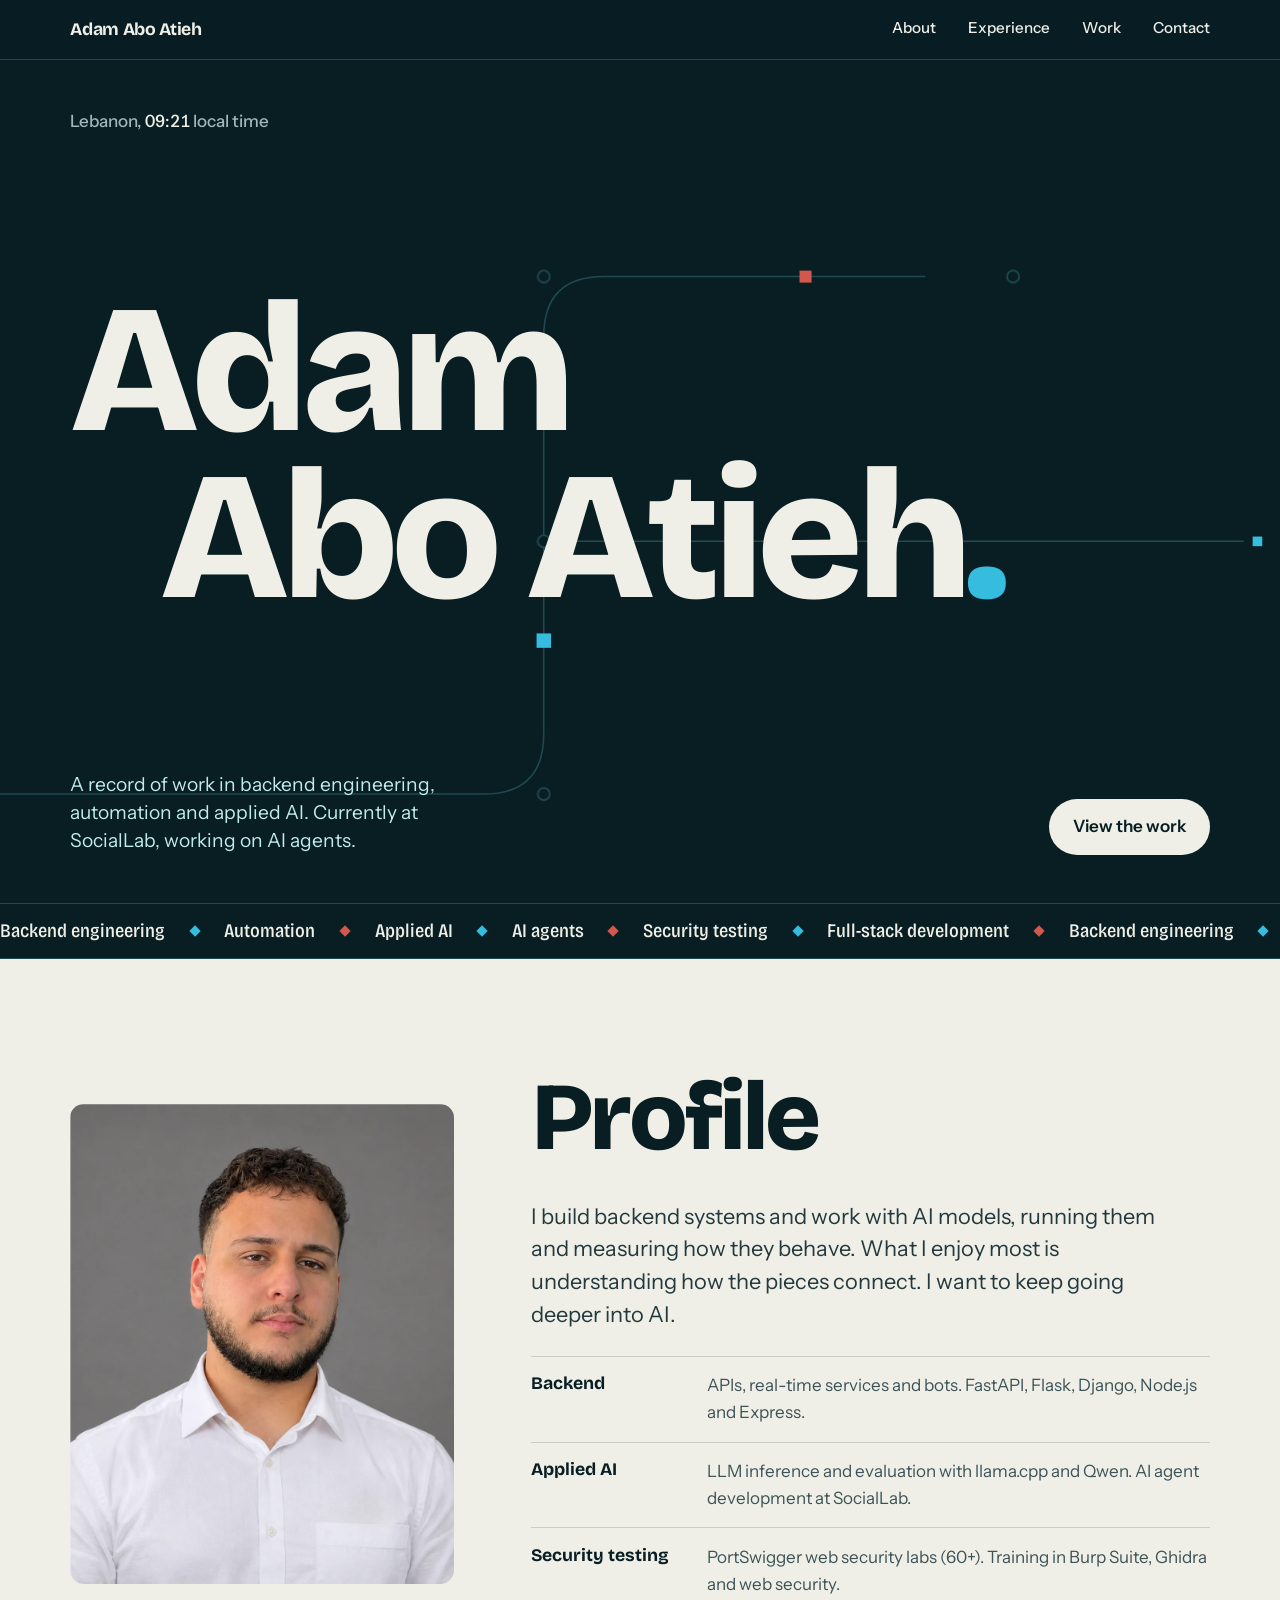
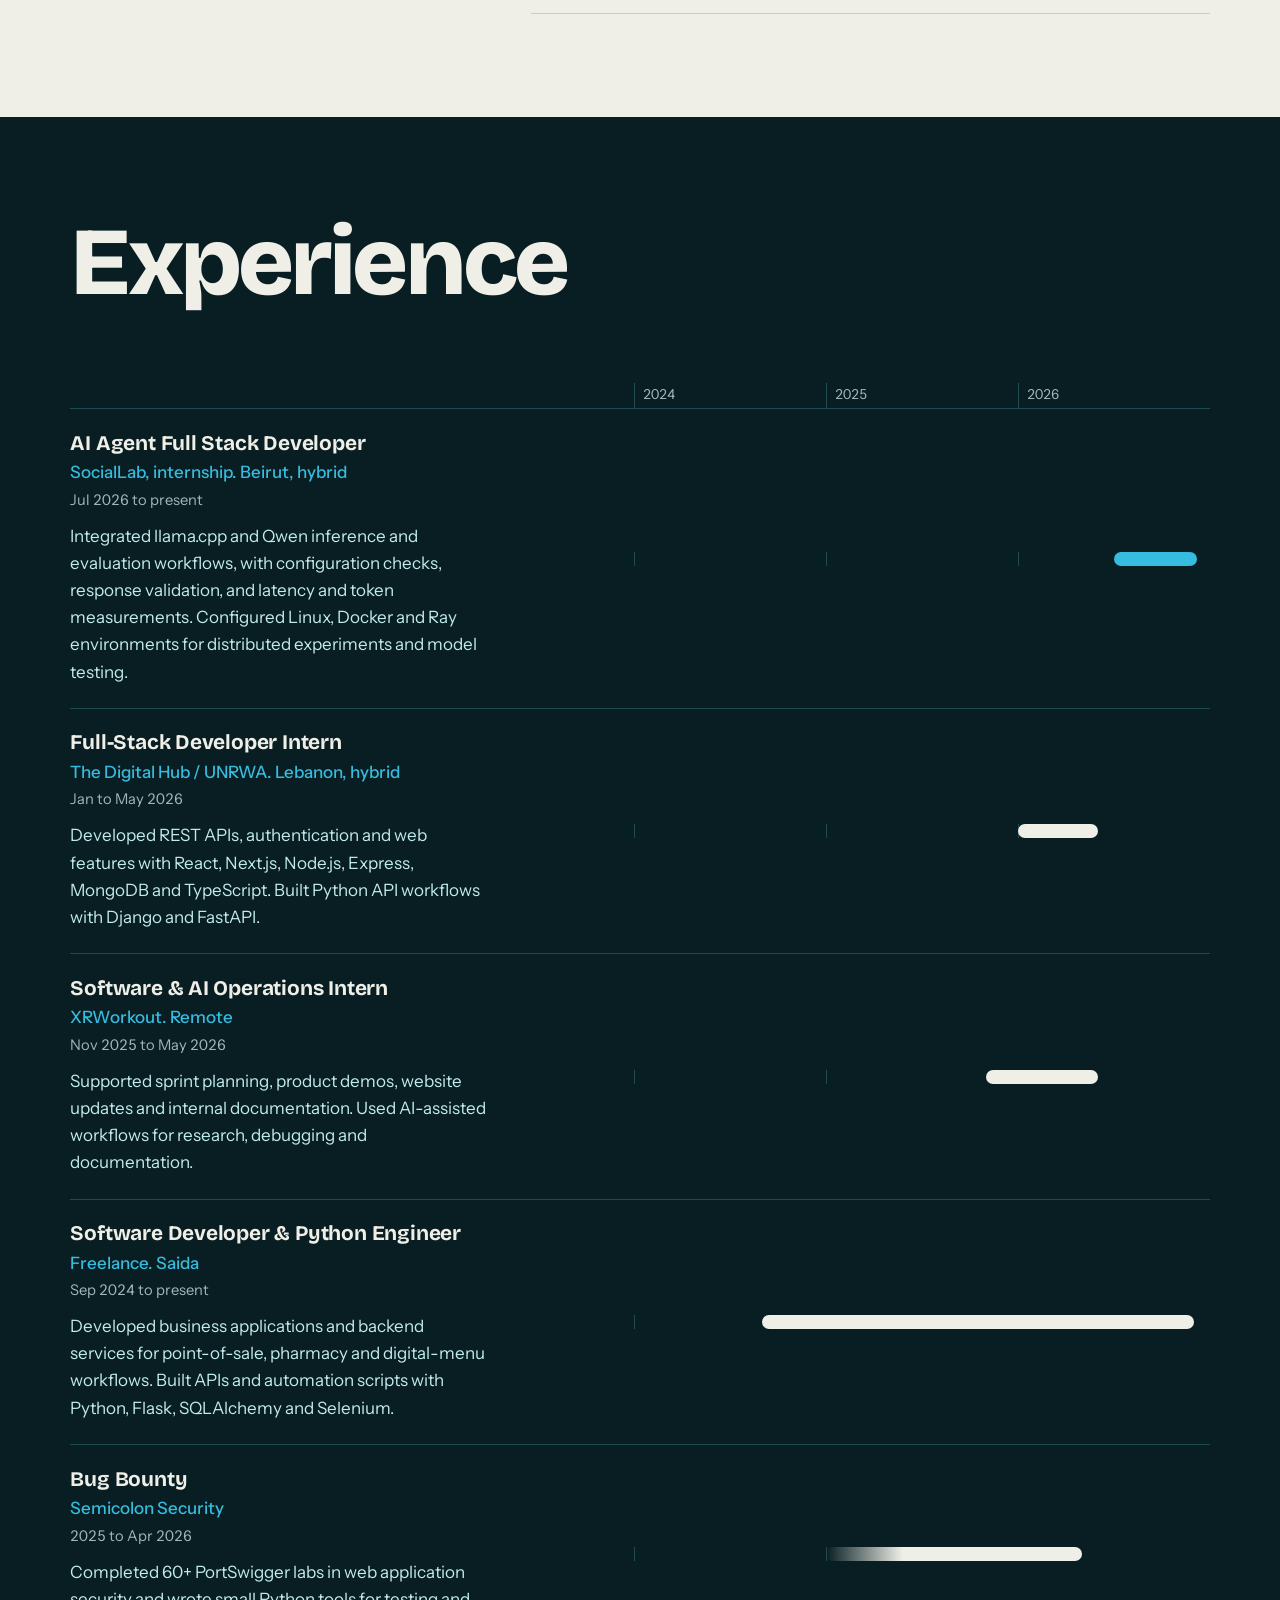
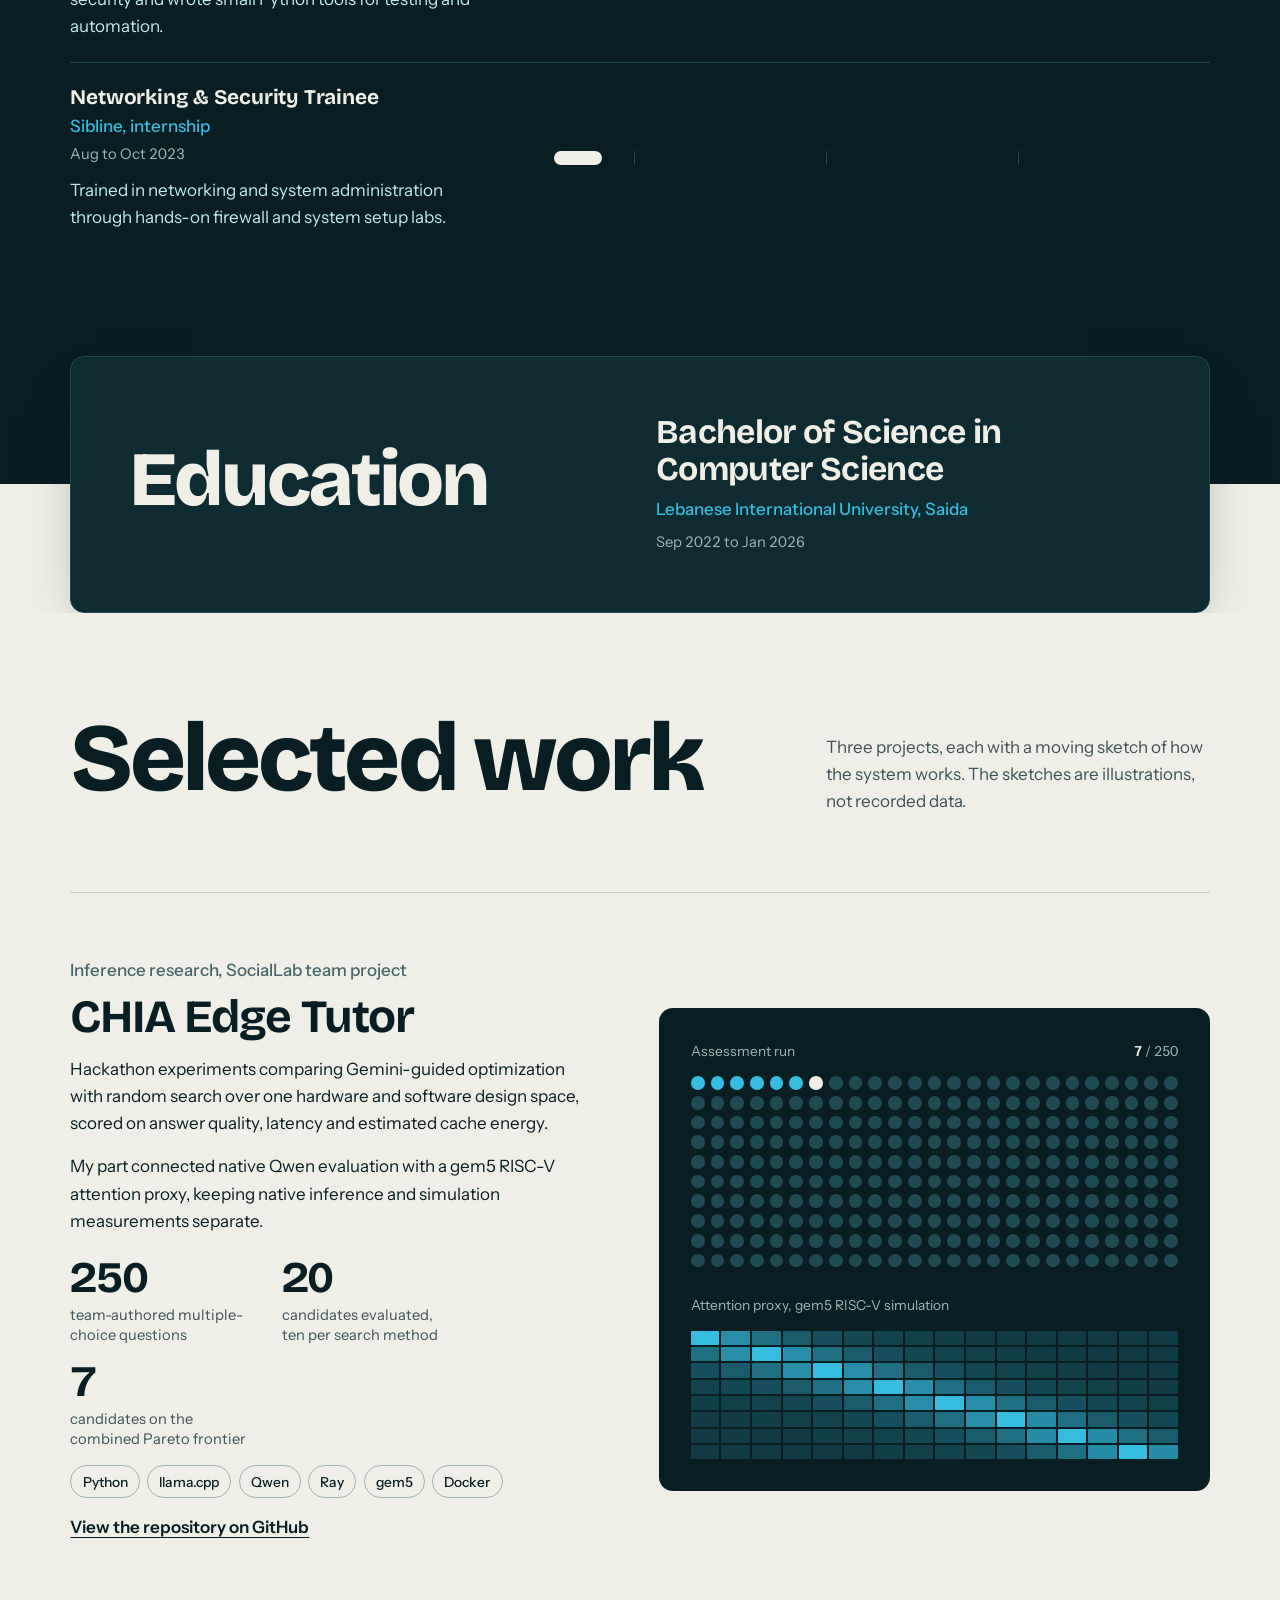
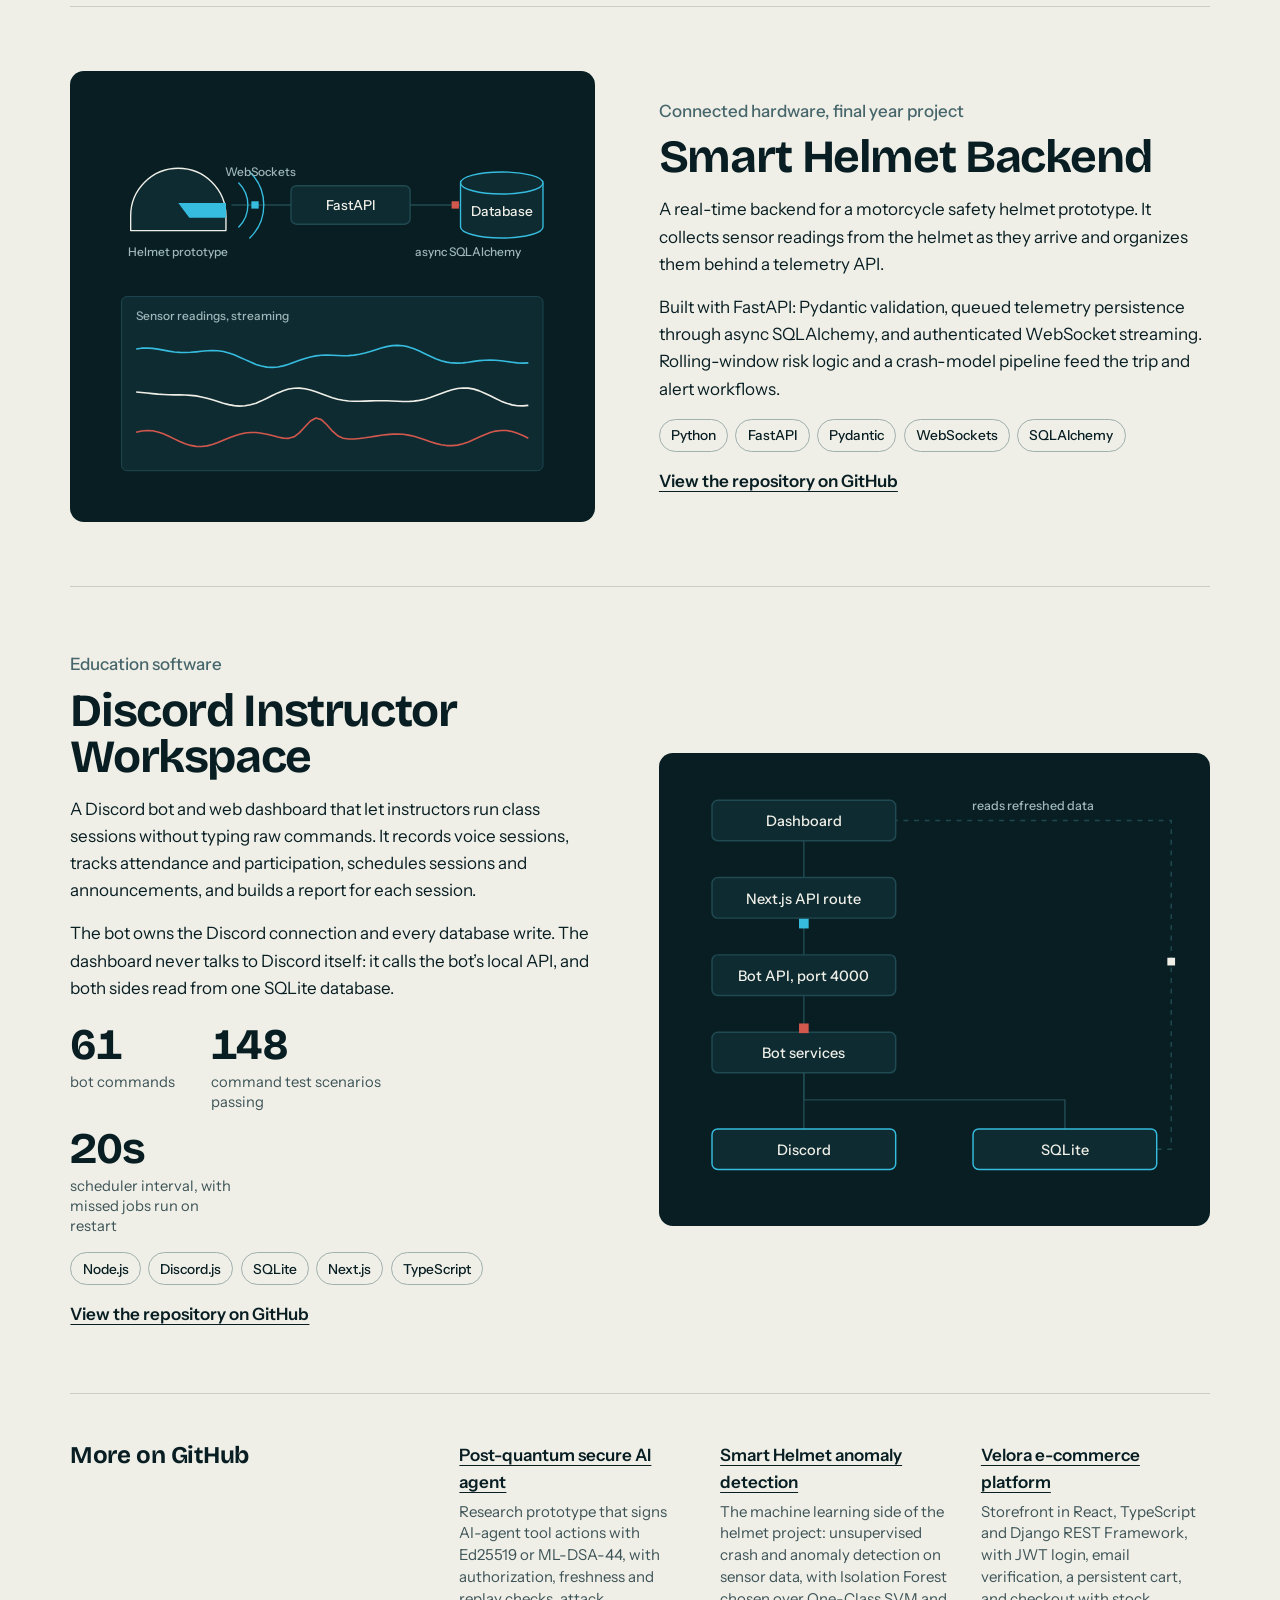
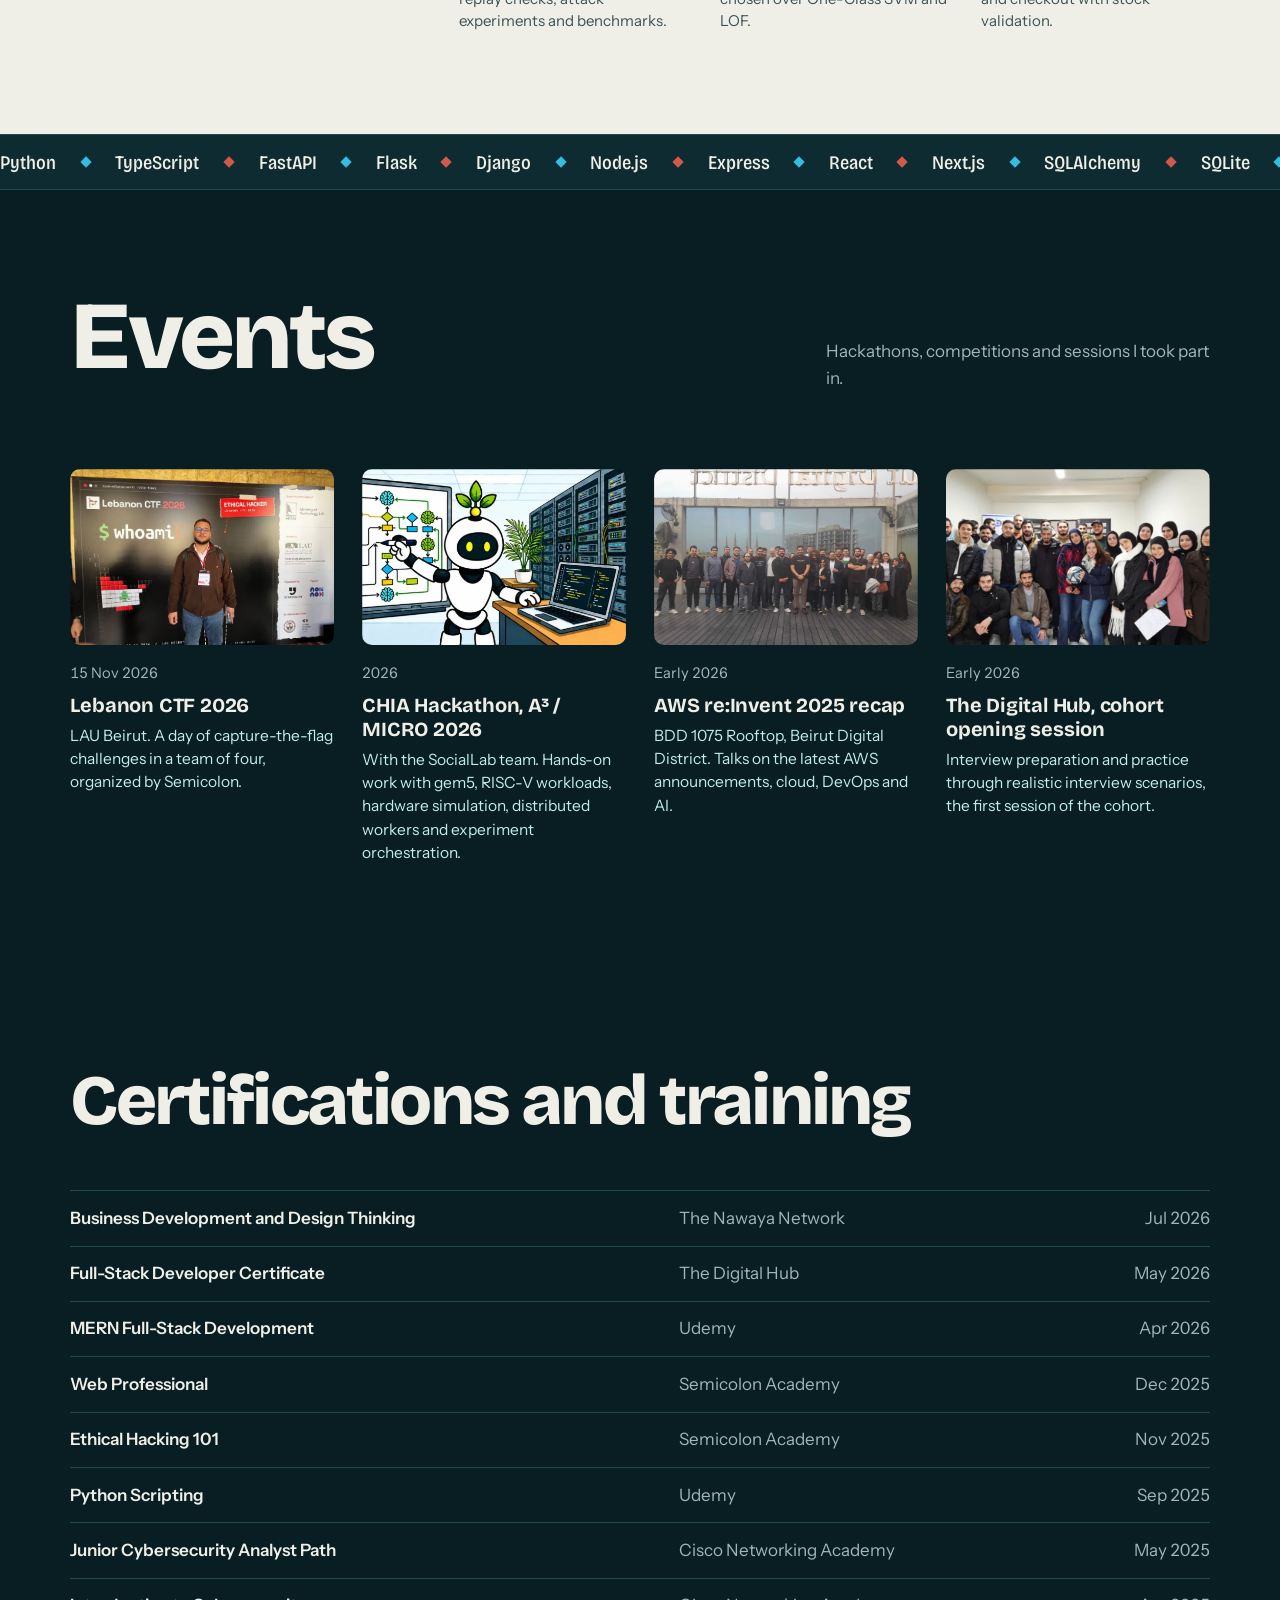
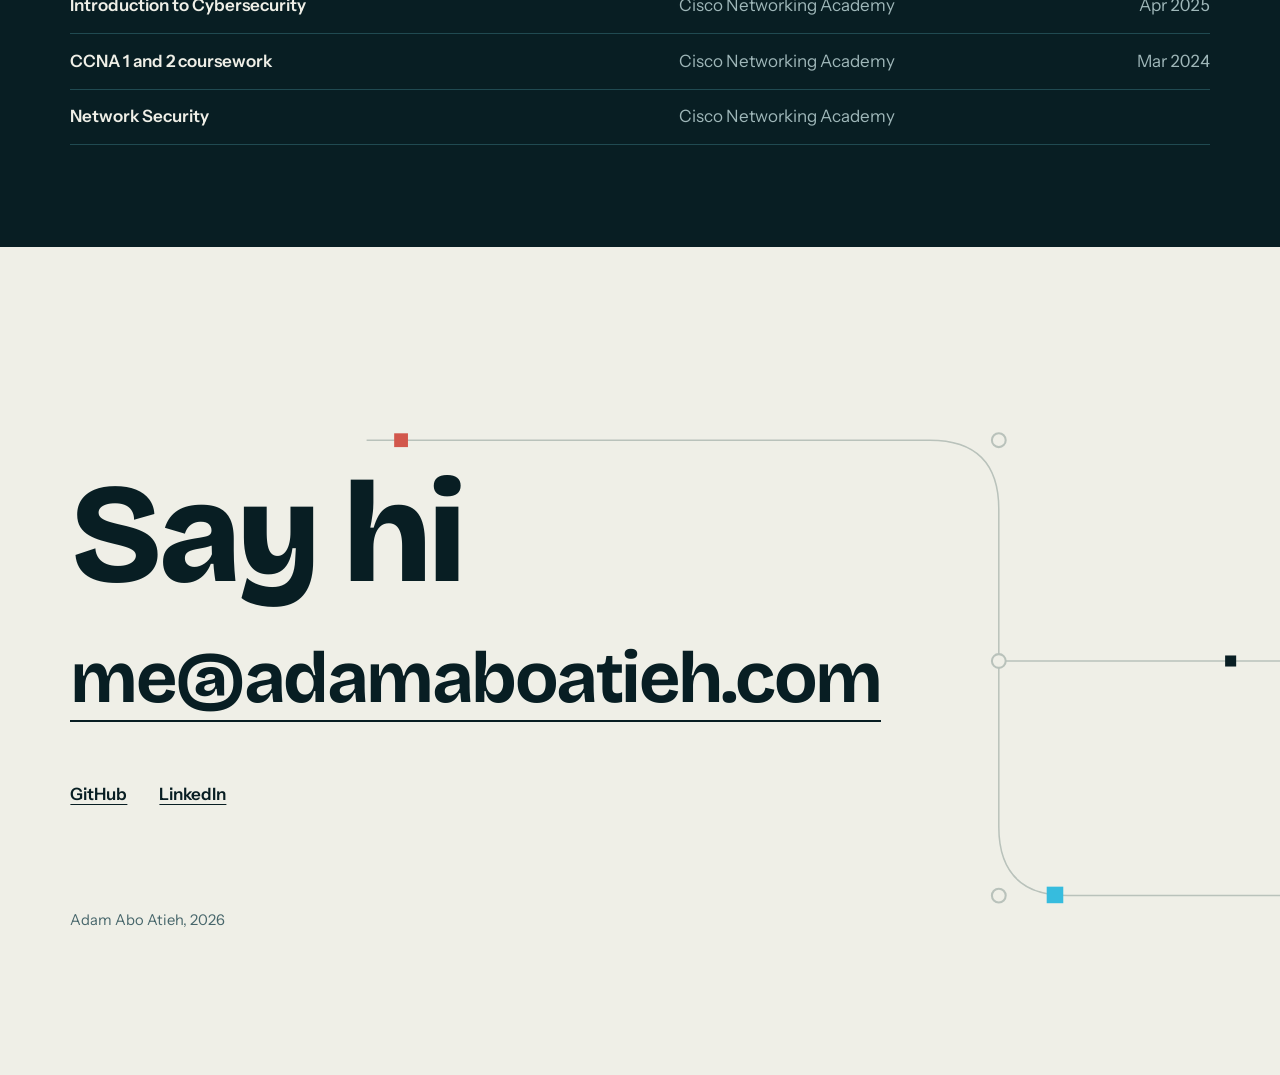
==== commit 282d1386: "Add portfolio site and profile README" ====
--- a/index.html
+++ b/index.html
@@ -3,12 +3,61 @@
 <head>
 <meta charset="utf-8">
 <meta name="viewport" content="width=device-width,initial-scale=1">
-<title>Adam Abo Atieh, software engineer</title>
-<meta name="description" content="Portfolio of Adam Abo Atieh, software engineer: backend engineering, automation and applied AI.">
+<title>Adam Abo Atieh | Backend engineering and applied AI</title>
+<meta name="description" content="Portfolio of Adam Abo Atieh, based in Lebanon: backend systems, automation and applied AI. Projects include CHIA Edge Tutor, a Smart Helmet backend and a Discord instructor workspace.">
+<meta name="author" content="Adam Abo Atieh">
+<meta name="robots" content="index,follow,max-image-preview:large">
+<link rel="canonical" href="https://adamaboatieh.com/">
+<meta http-equiv="Content-Security-Policy" content="default-src 'none'; script-src 'self' 'sha256-Du+OJKJSbdUgz5nrHeWWINvez6XKDDU/tyj/5c2uvwo='; style-src 'self' 'unsafe-inline'; img-src 'self' data:; font-src 'self'; connect-src 'self'; manifest-src 'self'; base-uri 'self'; form-action 'none'">
+<meta name="referrer" content="strict-origin-when-cross-origin">
+<meta name="theme-color" content="#081E23">
+
+<meta property="og:type" content="website">
+<meta property="og:site_name" content="Adam Abo Atieh">
+<meta property="og:title" content="Adam Abo Atieh | Backend engineering and applied AI">
+<meta property="og:description" content="Backend systems, automation and applied AI. Projects, experience and events.">
+<meta property="og:url" content="https://adamaboatieh.com/">
+<meta property="og:image" content="https://adamaboatieh.com/assets/og.jpg">
+<meta property="og:image:width" content="1200">
+<meta property="og:image:height" content="630">
+<meta property="og:image:alt" content="Adam Abo Atieh, portfolio">
+<meta property="og:locale" content="en_US">
+<meta name="twitter:card" content="summary_large_image">
+<meta name="twitter:title" content="Adam Abo Atieh | Backend engineering and applied AI">
+<meta name="twitter:description" content="Backend systems, automation and applied AI. Projects, experience and events.">
+<meta name="twitter:image" content="https://adamaboatieh.com/assets/og.jpg">
+
+<link rel="icon" href="favicon.svg" type="image/svg+xml">
+<link rel="icon" href="favicon-32.png" sizes="32x32" type="image/png">
+<link rel="apple-touch-icon" href="apple-touch-icon.png">
+<link rel="manifest" href="site.webmanifest">
 <link rel="stylesheet" href="styles.css">
 <script>document.documentElement.classList.add('js')</script>
+<script type="application/ld+json">
+{
+  "@context": "https://schema.org",
+  "@graph": [
+    { "@type": "WebSite", "@id": "https://adamaboatieh.com/#website", "url": "https://adamaboatieh.com/", "name": "Adam Abo Atieh", "inLanguage": "en" },
+    {
+      "@type": "Person",
+      "@id": "https://adamaboatieh.com/#person",
+      "name": "Adam Abo Atieh",
+      "url": "https://adamaboatieh.com/",
+      "image": "https://adamaboatieh.com/assets/portrait.webp",
+      "email": "mailto:me@adamaboatieh.com",
+      "description": "Builds backend systems and works with AI models. Based in Lebanon.",
+      "address": { "@type": "PostalAddress", "addressCountry": "LB" },
+      "alumniOf": { "@type": "CollegeOrUniversity", "name": "Lebanese International University" },
+      "worksFor": { "@type": "Organization", "name": "SocialLab" },
+      "knowsAbout": ["Backend development", "Python", "FastAPI", "Applied AI", "LLM evaluation", "AI agents", "Web application security"],
+      "sameAs": ["https://github.com/adamaboatieh", "https://www.linkedin.com/in/adam-abo-atieh/"]
+    }
+  ]
+}
+</script>
 </head>
 <body>
+<a class="skip" href="#about">Skip to content</a>
 <div class="progress" aria-hidden="true"></div>
 
 <header class="site">
@@ -46,14 +95,14 @@
   </div>
 </section>
 
-<div class="ticker rev" aria-label="Areas of work: backend engineering, automation, applied AI, AI agents, security testing, full-stack development">
+<div class="ticker rev" role="img" aria-label="Areas of work: backend engineering, automation, applied AI, AI agents, security testing, full-stack development">
   <div class="ticker-run" aria-hidden="true">
     <span>Backend engineering</span><span>Automation</span><span>Applied AI</span><span>AI agents</span><span>Security testing</span><span>Full-stack development</span>
   </div>
 </div>
 
 <section id="about" class="about">
-  <div class="portrait"><img src="assets/portrait.webp" alt="Adam Abo Atieh" width="960" height="1200"></div>
+  <div class="portrait"><img src="assets/portrait.webp" alt="Adam Abo Atieh" width="960" height="1200" decoding="async"></div>
   <div class="about-text">
     <h2 class="reveal-line"><span>Profile</span></h2>
     <p class="lede">I build backend systems and work with AI models, running them and measuring how they behave. What I enjoy most is understanding how the pieces connect. I want to keep going deeper into AI.</p>
@@ -221,7 +270,7 @@
 
 
 
-<div class="ticker" aria-label="Tools I work with: Python, TypeScript, FastAPI, Flask, Django, Node.js, Express, React, Next.js, SQLAlchemy, SQLite, MongoDB, MySQL, Docker, Linux, llama.cpp, Ray, gem5, Selenium, Discord.js">
+<div class="ticker" role="img" aria-label="Tools I work with: Python, TypeScript, FastAPI, Flask, Django, Node.js, Express, React, Next.js, SQLAlchemy, SQLite, MongoDB, MySQL, Docker, Linux, llama.cpp, Ray, gem5, Selenium, Discord.js">
   <div class="ticker-run" aria-hidden="true">
     <span>Python</span><span>TypeScript</span><span>FastAPI</span><span>Flask</span><span>Django</span><span>Node.js</span><span>Express</span><span>React</span><span>Next.js</span><span>SQLAlchemy</span><span>SQLite</span><span>MongoDB</span><span>MySQL</span><span>Docker</span><span>Linux</span><span>llama.cpp</span><span>Ray</span><span>gem5</span><span>Selenium</span><span>Discord.js</span>
   </div>
@@ -234,25 +283,25 @@
   </div>
   <ul class="ev-grid">
     <li>
-      <div class="ev-img"><img src="assets/events/lebanon-ctf.webp" alt="At the Lebanon CTF 2026 banner, LAU Beirut" width="714" height="457" loading="lazy"></div>
+      <div class="ev-img"><img src="assets/events/lebanon-ctf.webp" alt="At the Lebanon CTF 2026 banner, LAU Beirut" width="714" height="457" loading="lazy" decoding="async"></div>
       <p class="when">15 Nov 2026</p>
       <h3>Lebanon CTF 2026</h3>
       <p>LAU Beirut. A day of capture-the-flag challenges in a team of four, organized by Semicolon.</p>
     </li>
     <li>
-      <div class="ev-img"><img src="assets/events/chia-hackathon.webp" alt="Illustration from my post about the CHIA Hackathon" width="814" height="344" loading="lazy"></div>
+      <div class="ev-img"><img src="assets/events/chia-hackathon.webp" alt="Illustration from my post about the CHIA Hackathon" width="814" height="344" loading="lazy" decoding="async"></div>
       <p class="when">2026</p>
       <h3>CHIA Hackathon, A³ / MICRO 2026</h3>
       <p>With the SocialLab team. Hands-on work with gem5, RISC-V workloads, hardware simulation, distributed workers and experiment orchestration.</p>
     </li>
     <li>
-      <div class="ev-img"><img src="assets/events/aws-recap.webp" alt="Group photo at the AWS re:Invent 2025 recap, Beirut Digital District" width="714" height="455" loading="lazy"></div>
+      <div class="ev-img"><img src="assets/events/aws-recap.webp" alt="Group photo at the AWS re:Invent 2025 recap, Beirut Digital District" width="714" height="455" loading="lazy" decoding="async"></div>
       <p class="when">Early 2026</p>
       <h3>AWS re:Invent 2025 recap</h3>
       <p>BDD 1075 Rooftop, Beirut Digital District. Talks on the latest AWS announcements, cloud, DevOps and AI.</p>
     </li>
     <li>
-      <div class="ev-img"><img src="assets/events/digital-hub.webp" alt="Group photo from the first session of The Digital Hub cohort" width="710" height="609" loading="lazy"></div>
+      <div class="ev-img"><img src="assets/events/digital-hub.webp" alt="Group photo from the first session of The Digital Hub cohort" width="710" height="609" loading="lazy" decoding="async"></div>
       <p class="when">Early 2026</p>
       <h3>The Digital Hub, cohort opening session</h3>
       <p>Interview preparation and practice through realistic interview scenarios, the first session of the cohort.</p>
@@ -261,18 +310,18 @@
 </section>
 
 <section class="certs">
-  <h2 class="reveal-line"><span>Certifications</span></h2>
+  <h2 class="reveal-line"><span>Certifications and training</span></h2>
   <ul>
     <li><span>Business Development and Design Thinking</span><span>The Nawaya Network</span><time>Jul 2026</time></li>
-    <li><span>Full Stack Web Developer</span><span>The Digital Hub</span><time>May 2026</time></li>
+    <li><span>Full-Stack Developer Certificate</span><span>The Digital Hub</span><time>May 2026</time></li>
     <li><span>MERN Full-Stack Development</span><span>Udemy</span><time>Apr 2026</time></li>
-    <li><span>Certified Web Professional, Security Analyst (CWP)</span><span>Semicolon Security</span><time>Dec 2025</time></li>
-    <li><span>Certified Ethical Hacker (CEH)</span><span>Semicolon Security</span><time>Nov 2025</time></li>
-    <li><span>Python</span><span>Udemy</span><time>Sep 2025</time></li>
-    <li><span>Junior Cybersecurity Analyst Path</span><span>Cisco</span><time>May 2025</time></li>
-    <li><span>Introduction to Cybersecurity</span><span>Cisco</span><time>Apr 2025</time></li>
-    <li><span>CCNA Routing and Switching</span><span>Cisco</span><time>Mar 2024</time></li>
-    <li><span>CCNA Security</span><span>Cisco</span><span></span></li>
+    <li><span>Web Professional</span><span>Semicolon Academy</span><time>Dec 2025</time></li>
+    <li><span>Ethical Hacking 101</span><span>Semicolon Academy</span><time>Nov 2025</time></li>
+    <li><span>Python Scripting</span><span>Udemy</span><time>Sep 2025</time></li>
+    <li><span>Junior Cybersecurity Analyst Path</span><span>Cisco Networking Academy</span><time>May 2025</time></li>
+    <li><span>Introduction to Cybersecurity</span><span>Cisco Networking Academy</span><time>Apr 2025</time></li>
+    <li><span>CCNA 1 and 2 coursework</span><span>Cisco Networking Academy</span><time>Mar 2024</time></li>
+    <li><span>Network Security</span><span>Cisco Networking Academy</span><span></span></li>
   </ul>
 </section>
 
@@ -292,8 +341,8 @@
   <h2 class="reveal-line"><span>Say hi</span></h2>
   <p class="mail-wrap"><a class="mail" href="mailto:me@adamaboatieh.com">me@adamaboatieh.com</a></p>
   <div class="elsewhere">
-    <a href="https://github.com/adamaboatieh">GitHub</a>
-    <a href="https://www.linkedin.com/in/adam-abo-atieh/">LinkedIn</a>
+    <a rel="me" href="https://github.com/adamaboatieh">GitHub</a>
+    <a rel="me" href="https://www.linkedin.com/in/adam-abo-atieh/">LinkedIn</a>
   </div>
   <p class="sign">Adam Abo Atieh, 2026</p>
 </footer>
--- a/styles.css
+++ b/styles.css
@@ -20,6 +20,8 @@
 img,svg{display:block;max-width:100%}
 :focus-visible{outline:2px solid var(--cyan);outline-offset:4px;border-radius:2px}
 
+.skip{position:fixed;left:1rem;top:-4rem;z-index:30;padding:.6rem 1rem;background:var(--paper);color:var(--ink);font-weight:600;border-radius:6px;transition:top .2s}
+.skip:focus{top:1rem}
 .progress{position:fixed;inset:0 0 auto 0;height:3px;background:var(--cyan);transform-origin:0 50%;transform:scaleX(0);z-index:20}
 
 /* header */
@@ -66,10 +68,10 @@
 .ticker span{font:500 clamp(1rem,1.5vw,1.25rem)/1 var(--display);font-stretch:85%;padding:1.1rem 0;white-space:nowrap;display:flex;align-items:center}
 .ticker span::after{content:"";width:.42em;height:.42em;background:var(--red);transform:rotate(45deg);margin-inline:1.6rem}
 .ticker span:nth-child(odd)::after{background:var(--cyan)}
+.ticker.paused .ticker-run{animation-play-state:paused}
 @keyframes slide{to{transform:translateX(-50%)}}
 .ticker.rev{background:var(--ink)}
 .ticker.rev .ticker-run{animation-direction:reverse;animation-duration:200s}
-.ticker.rev+.sheet{margin-top:clamp(1rem,2.5vw,2rem)}
 
 /* shared section type */
 h2{font:800 clamp(2.6rem,7.5vw,7.5rem)/.92 var(--display);letter-spacing:-.04em}
@@ -108,7 +110,8 @@
 .viz .note.left{text-anchor:start}
 .helmet path{fill:var(--deep);stroke:var(--paper);stroke-width:1.5;stroke-linejoin:round}
 .helmet .visor{fill:var(--cyan);stroke:none}
-.helmet .ping{fill:none;stroke:var(--cyan);stroke-linecap:round;animation:ping 1.6s ease-out infinite}
+.helmet .ping{fill:none;stroke:var(--cyan);stroke-linecap:round}
+.viz.live .ping{animation:ping 1.6s ease-out infinite}
 .helmet .p2{animation-delay:.25s}
 @keyframes ping{0%{opacity:0}30%{opacity:1}100%{opacity:0}}
 .scope rect{fill:var(--deep);stroke:var(--line)}
@@ -125,7 +128,8 @@
 .js .dots i.on{background:var(--cyan)}
 .js .dots i.head{background:var(--paper)}
 .attn{display:grid;grid-template-columns:repeat(16,1fr);gap:2px}
-.attn i{aspect-ratio:2/1;background:var(--cyan);opacity:var(--o,.3);border-radius:1px;animation:shimmer var(--d,3s) ease-in-out var(--dl,0s) infinite alternate}
+.attn i{aspect-ratio:2/1;background:var(--cyan);opacity:var(--o,.3);border-radius:1px;animation:shimmer var(--d,3s) ease-in-out var(--dl,0s) infinite alternate paused}
+.viz.live .attn i{animation-play-state:running}
 @keyframes shimmer{to{opacity:.06}}
 
 .more{border-top:1px solid #c9cdc2;padding-top:clamp(2rem,4vw,3rem);display:grid;grid-template-columns:minmax(0,1fr) minmax(0,2.2fr);gap:1.5rem 3rem}
@@ -150,9 +154,6 @@
 .focus div{display:grid;grid-template-columns:10rem 1fr;gap:1rem;padding:.95rem 0;border-bottom:1px solid #c9cdc2}
 .focus dt{font:700 1.1rem/1.4 var(--display)}
 .focus dd{color:#3d5357}
-
-/* light panels open like a card as they scroll into view; --p runs 0 to 1 and is set in motion.js */
-.js .sheet{transform:perspective(1600px) rotateX(calc((1 - var(--p,1))*14deg)) scale(calc(.86 + var(--p,1)*.14));transform-origin:50% 0;will-change:transform;box-shadow:0 -30px 80px -40px rgba(0,0,0,calc((1 - var(--p,1))*.9))}
 
 /* experience */
 .experience{padding:clamp(3.5rem,8vw,8rem) var(--pad);background:var(--ink)}
@@ -276,7 +277,6 @@
   .js .portrait{clip-path:none}
   .js .gantt li::before{transform:none}
   .js .ev-img{clip-path:none}
-  .js .sheet{transform:none}
   .js .end-route{stroke-dashoffset:0}
   .js .end-stops,.js .mail,.js .elsewhere a,.js .sign{opacity:1;transform:none}
   .js .dots i{background:var(--cyan)}
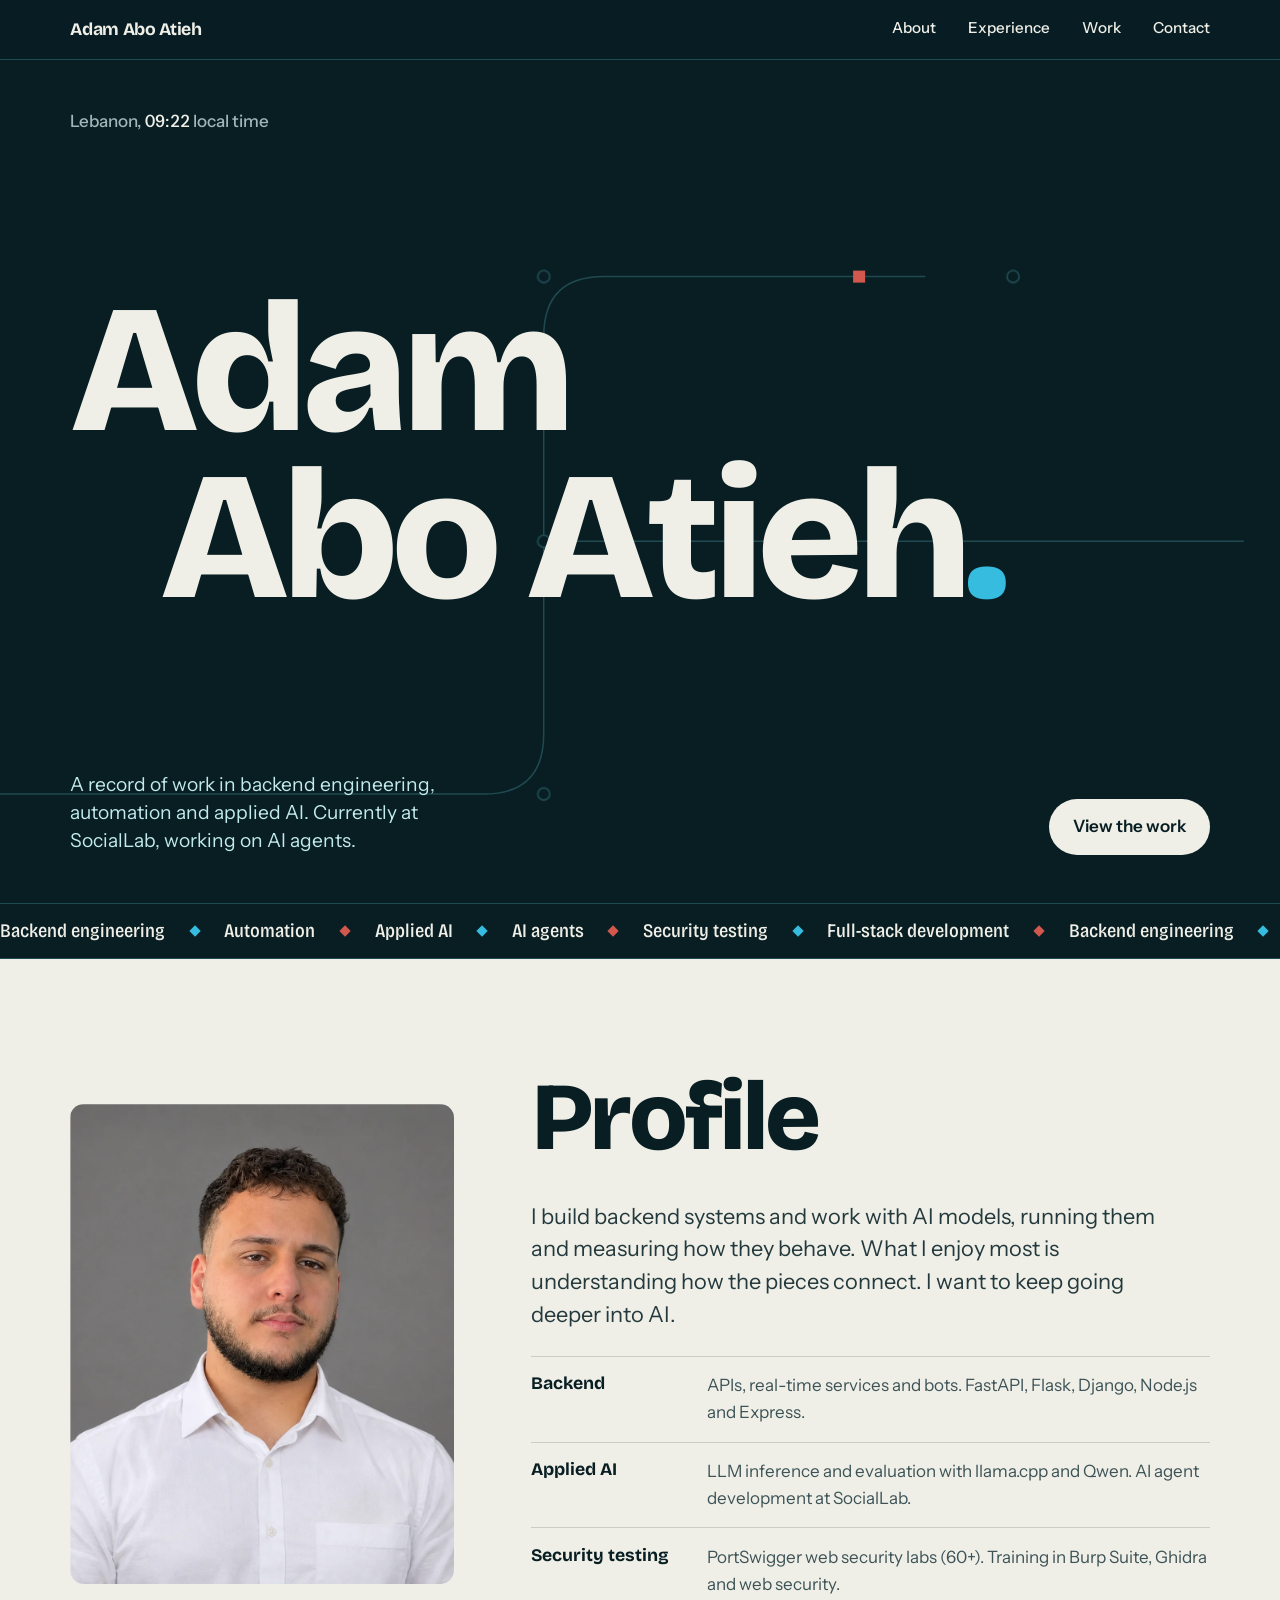
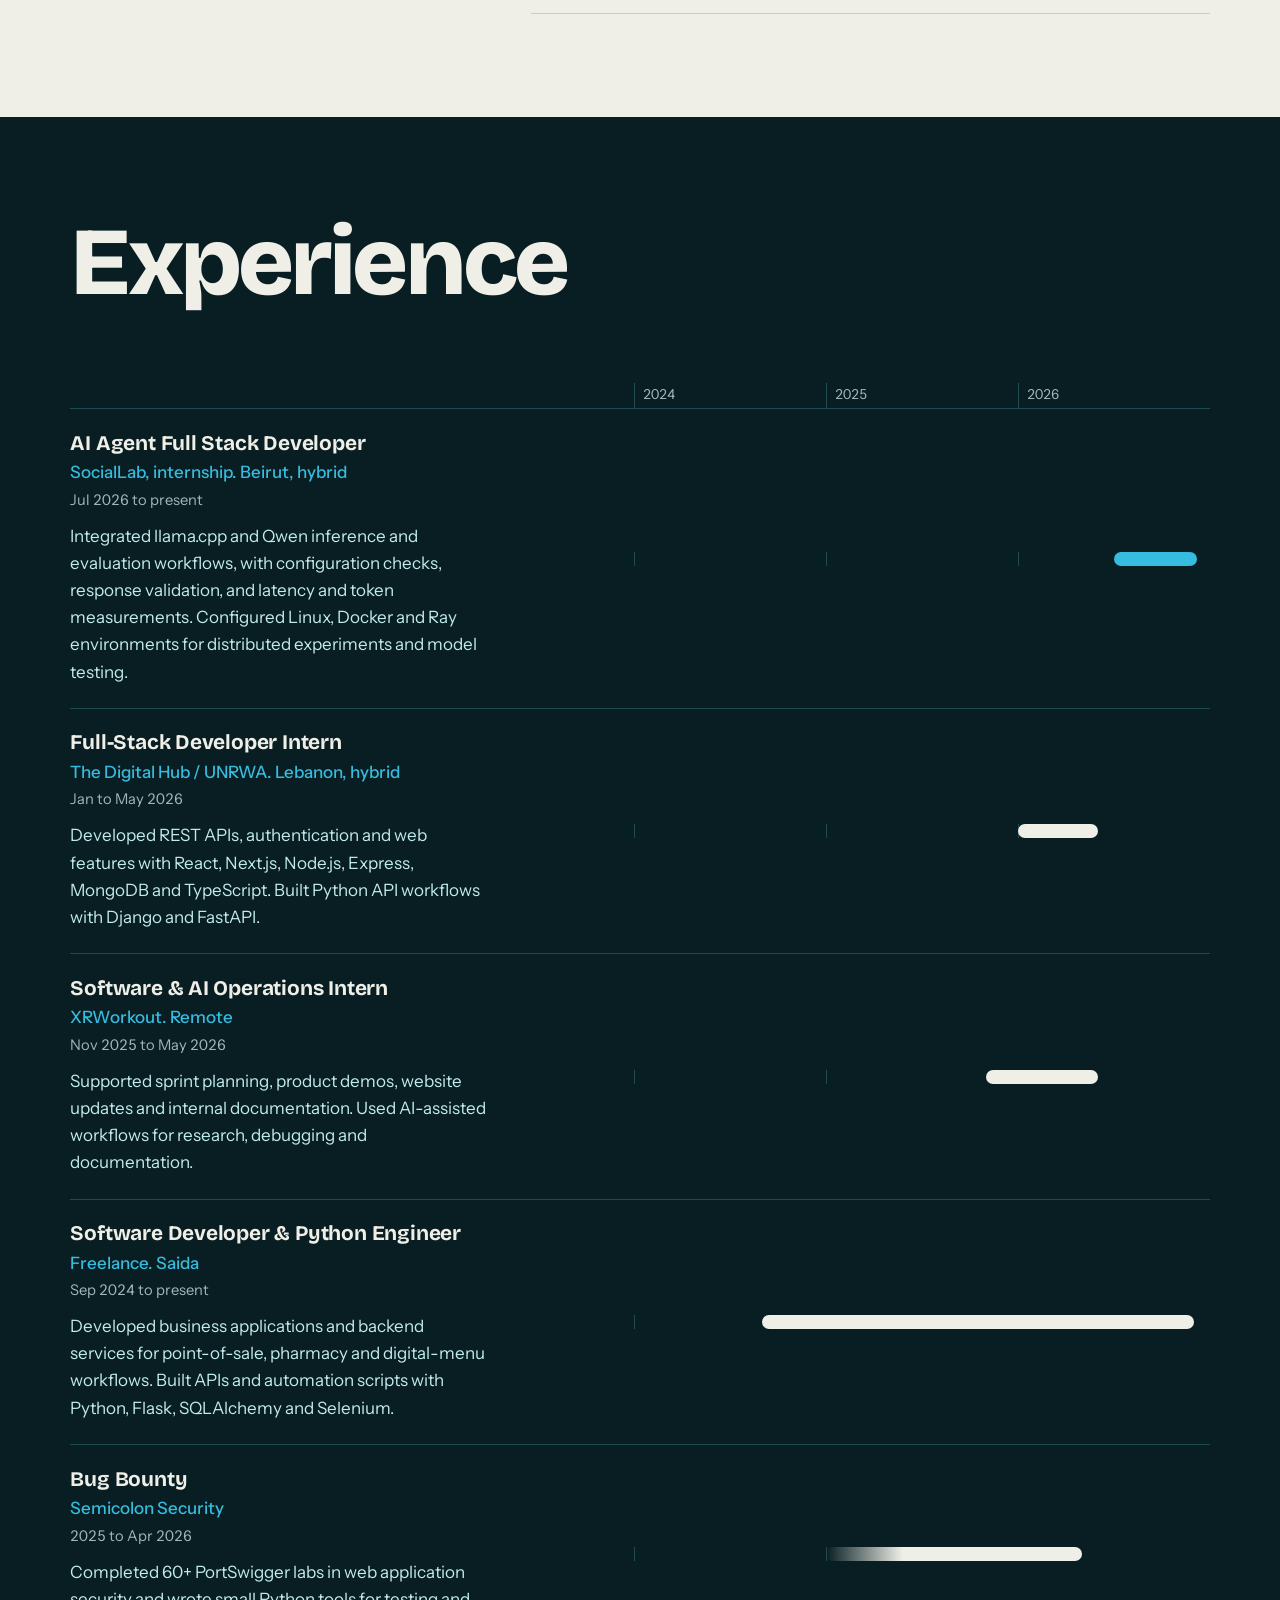
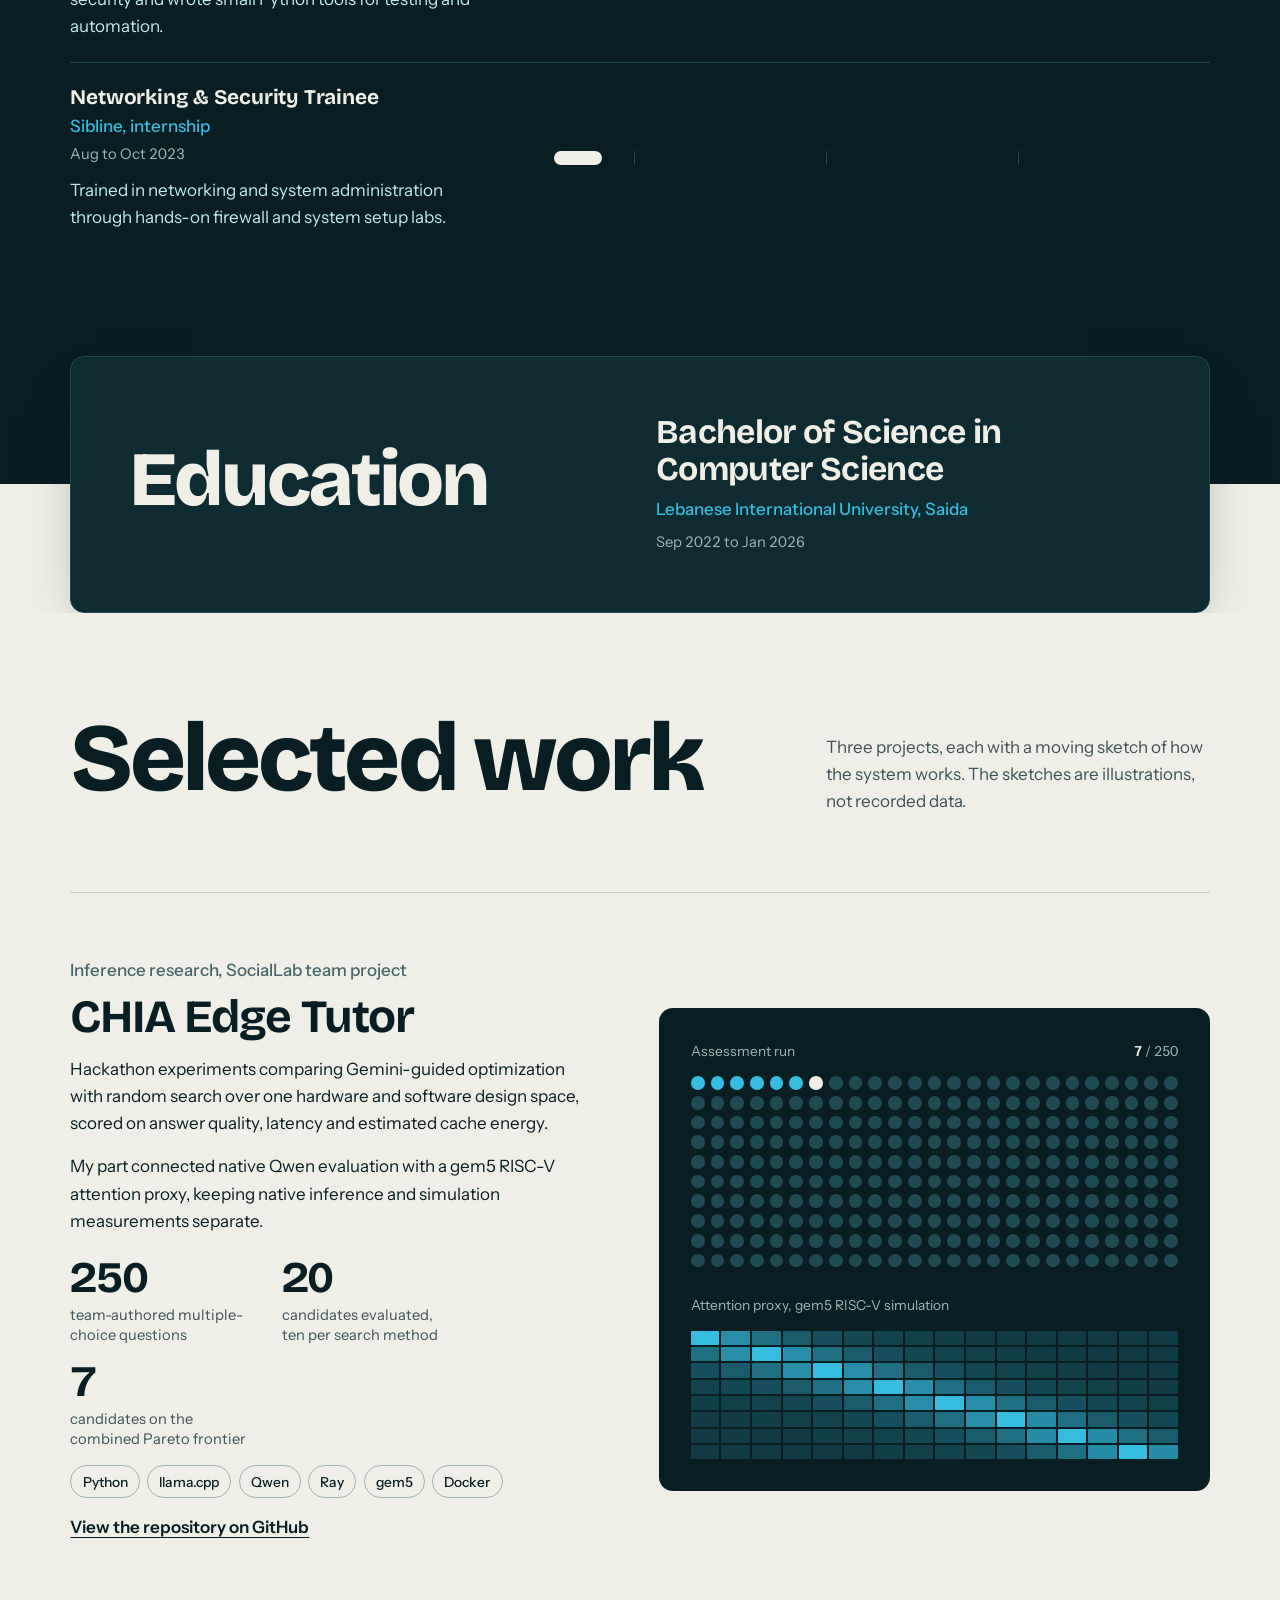
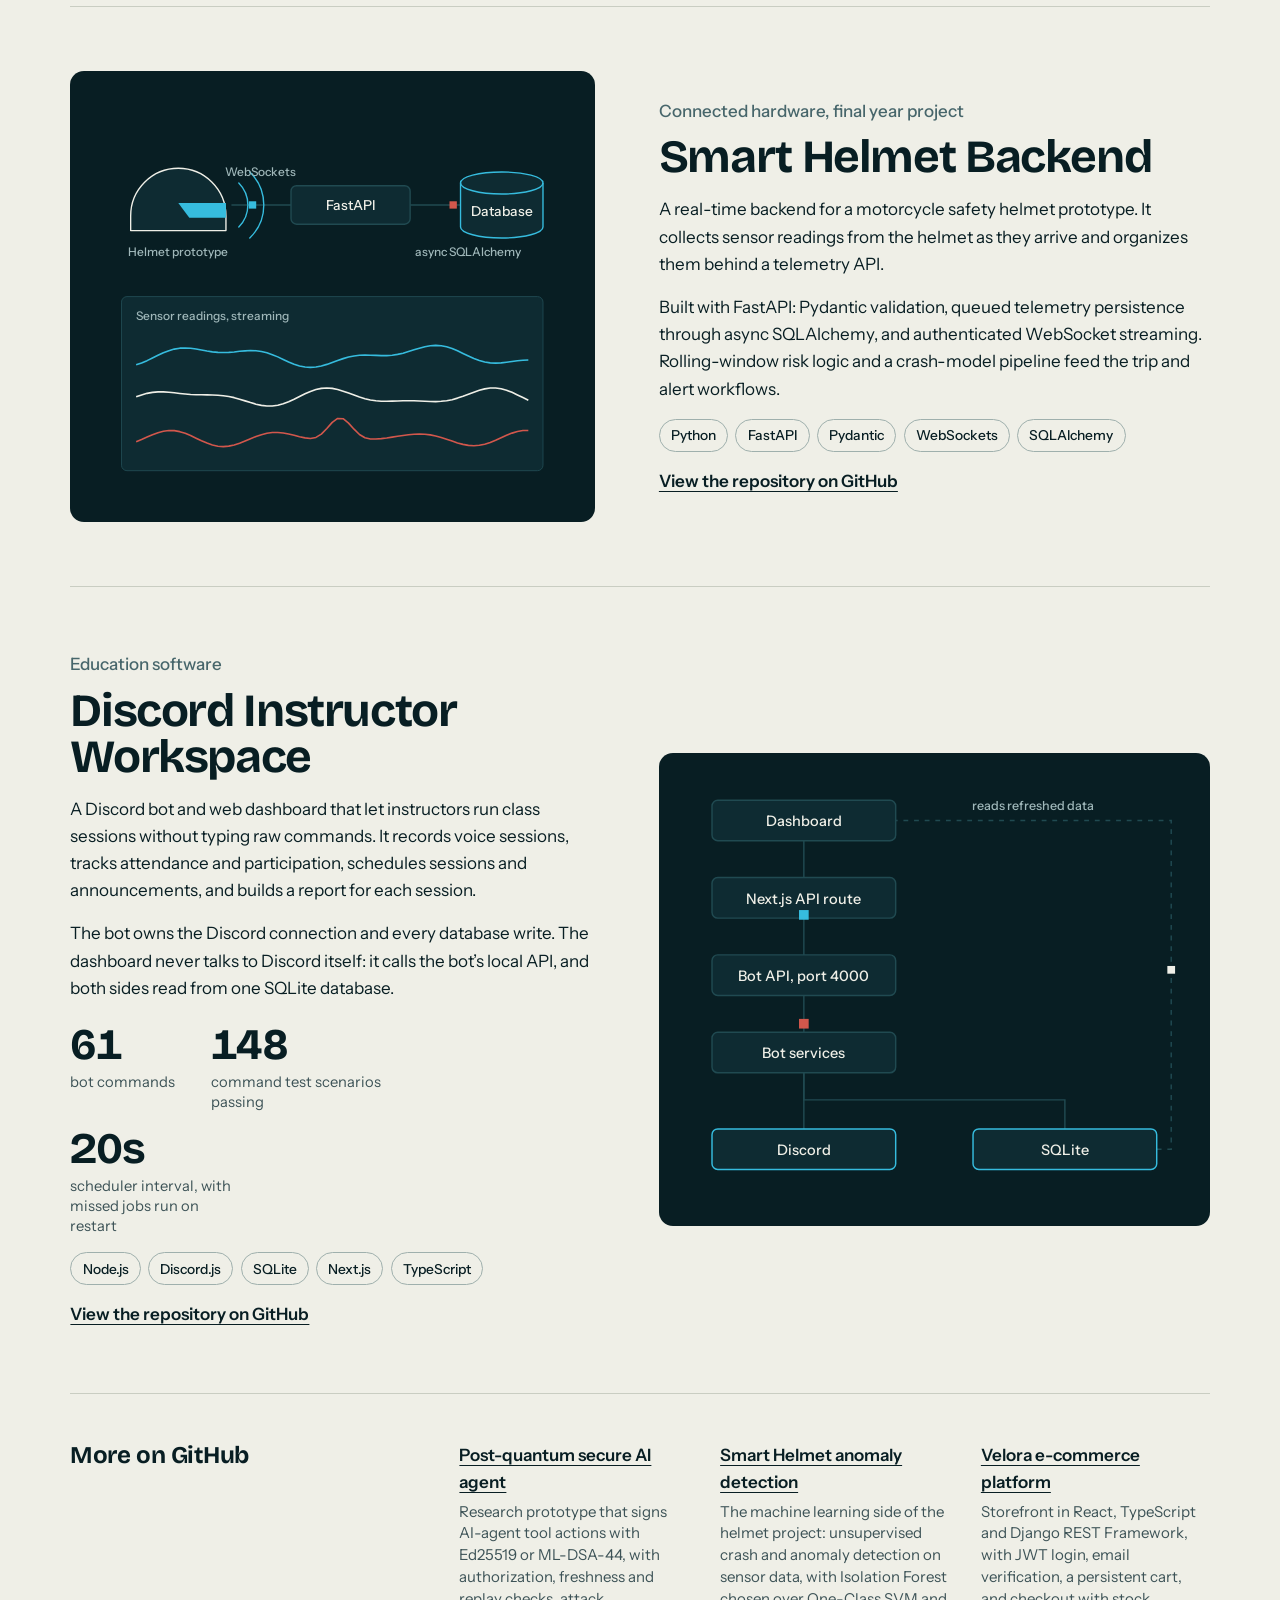
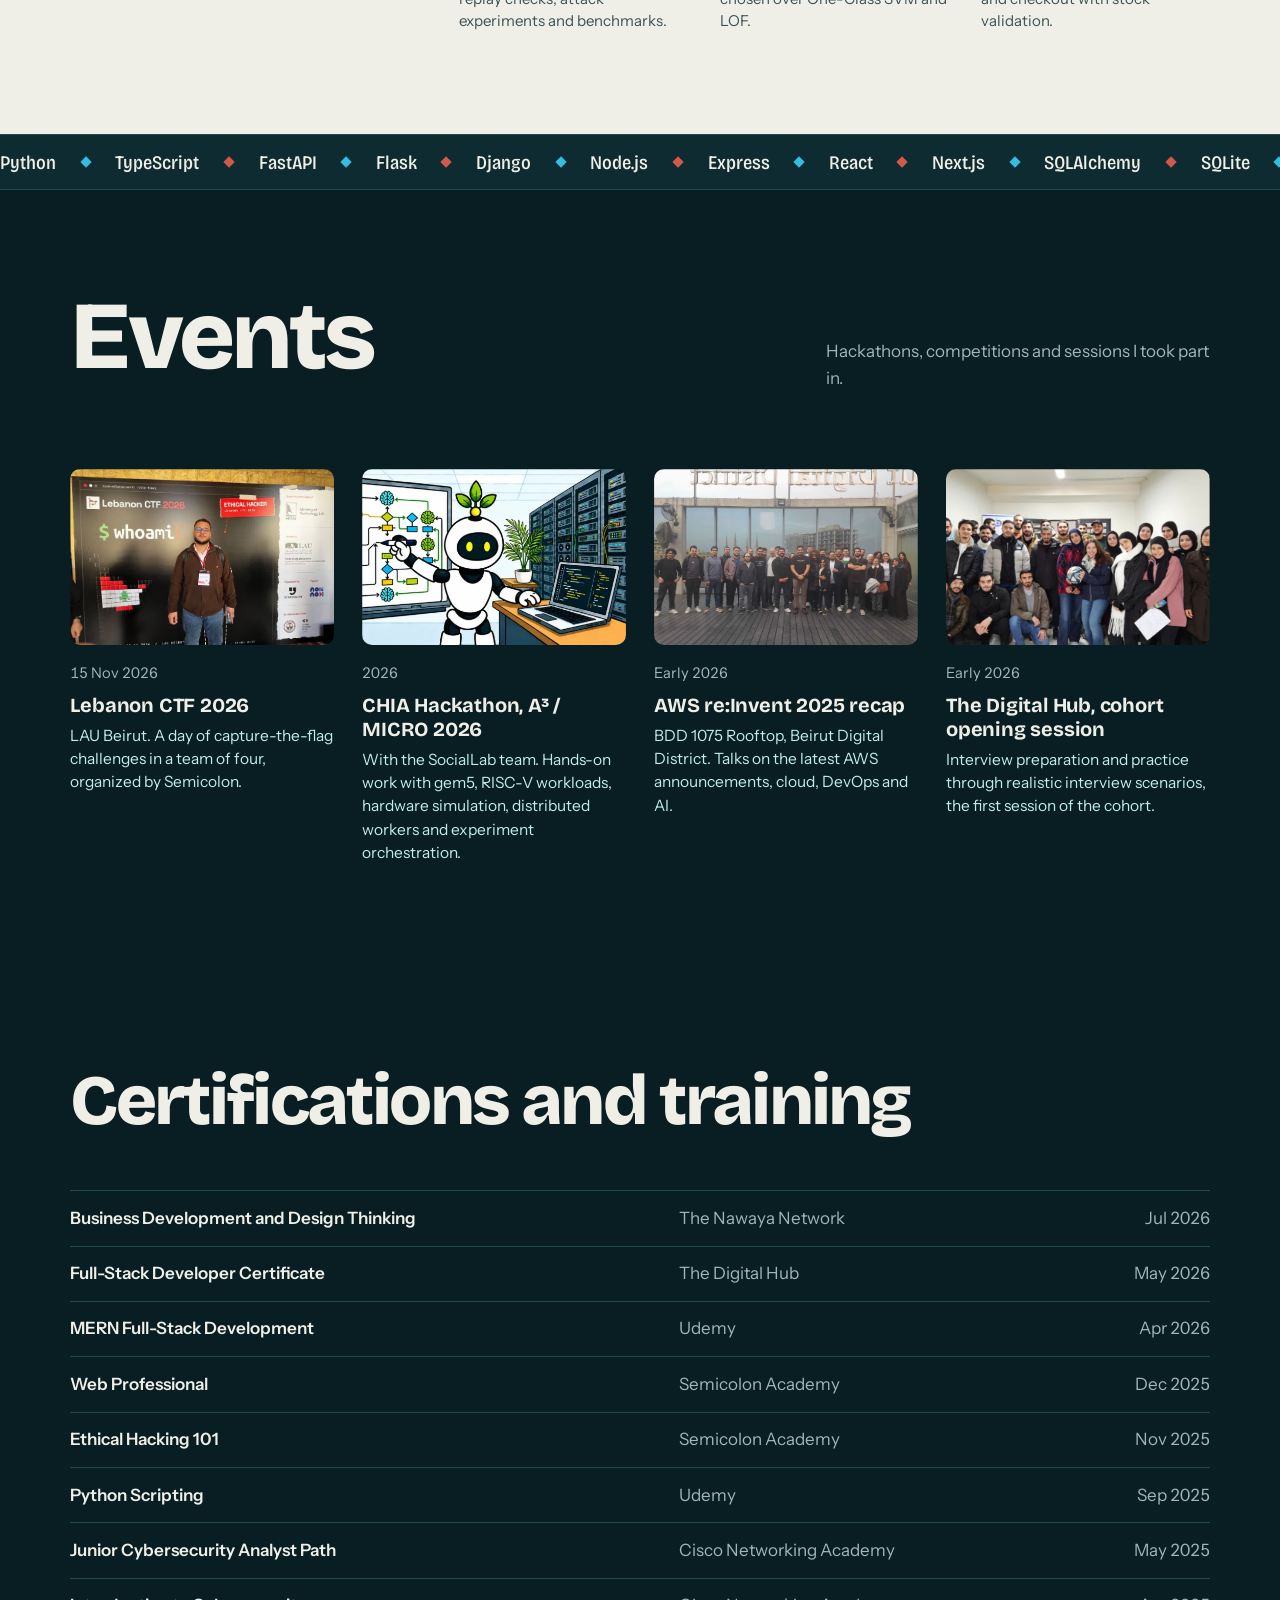
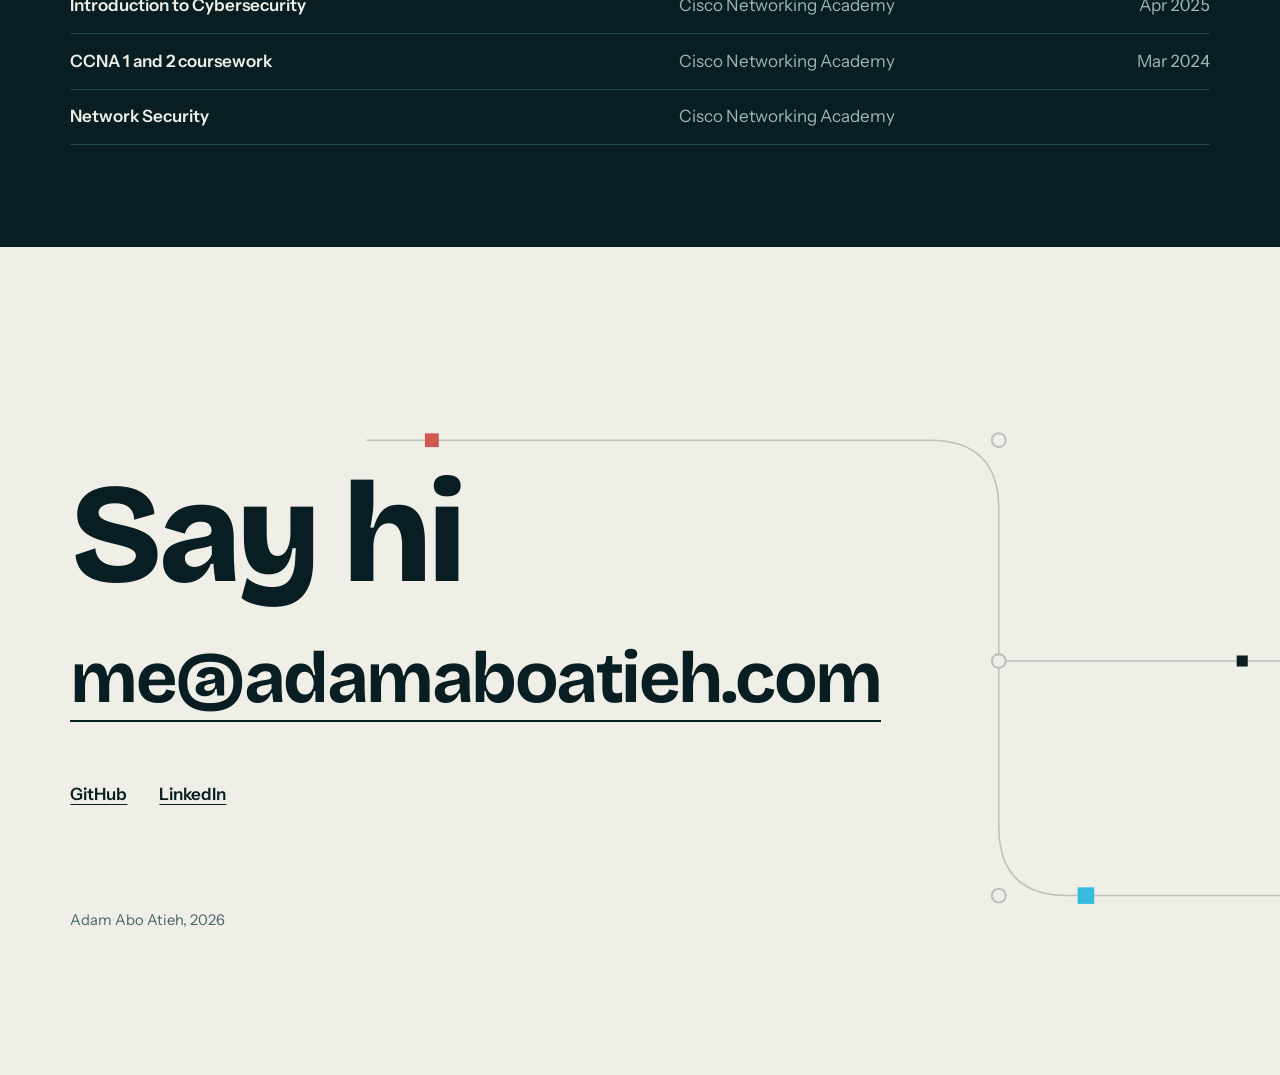
==== commit 3448748e: "Use portrait as favicon" ====
--- a/index.html
+++ b/index.html
@@ -27,8 +27,9 @@
 <meta name="twitter:description" content="Backend systems, automation and applied AI. Projects, experience and events.">
 <meta name="twitter:image" content="https://adamaboatieh.com/assets/og.jpg">
 
-<link rel="icon" href="favicon.svg" type="image/svg+xml">
+<link rel="icon" href="favicon.ico" sizes="48x48">
 <link rel="icon" href="favicon-32.png" sizes="32x32" type="image/png">
+<link rel="icon" href="favicon-192.png" sizes="192x192" type="image/png">
 <link rel="apple-touch-icon" href="apple-touch-icon.png">
 <link rel="manifest" href="site.webmanifest">
 <link rel="stylesheet" href="styles.css">
